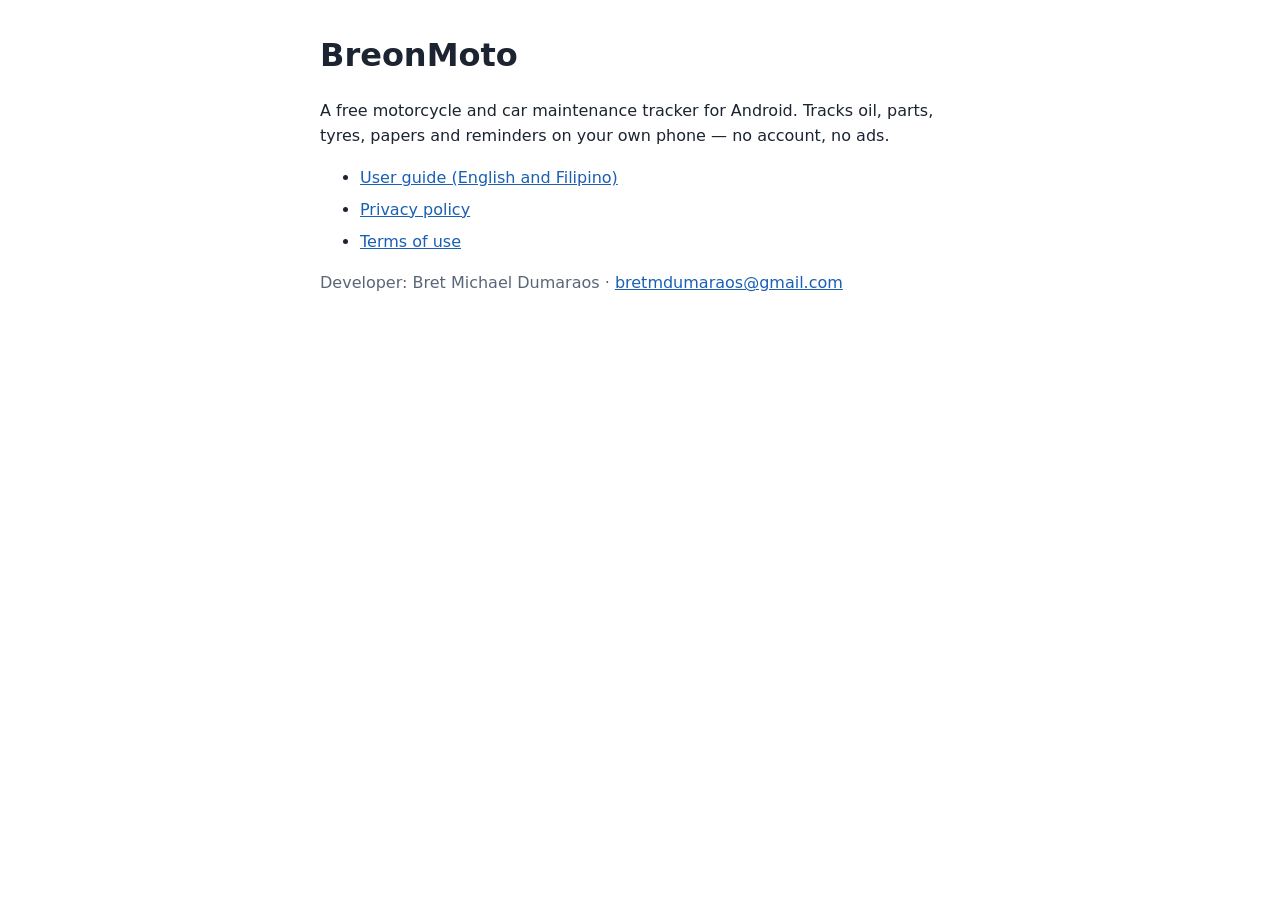
==== index.html @ 991e26ab "Add files via upload" ====
<!doctype html><html lang="en"><head><meta charset="utf-8"><meta name="viewport" content="width=device-width,initial-scale=1"><title>BreonMoto</title>
<style>body{font:16px/1.6 system-ui,sans-serif;max-width:640px;margin:0 auto;padding:24px 16px;color:#1b2430}h1{margin:.2em 0}a{color:#1a5fb4}li{margin:.4em 0}.m{color:#5a6678}</style></head>
<body><h1>BreonMoto</h1>
<p>A free motorcycle and car maintenance tracker for Android. Tracks oil, parts, tyres, papers and reminders on your own phone — no account, no ads.</p>
<ul><li><a href="user-guide.html">User guide (English and Filipino)</a></li><li><a href="privacy.html">Privacy policy</a></li><li><a href="terms.html">Terms of use</a></li></ul>
<p class="m">Developer: Bret Michael Dumaraos · <a href="mailto:bretmdumaraos@gmail.com">bretmdumaraos@gmail.com</a></p></body></html>
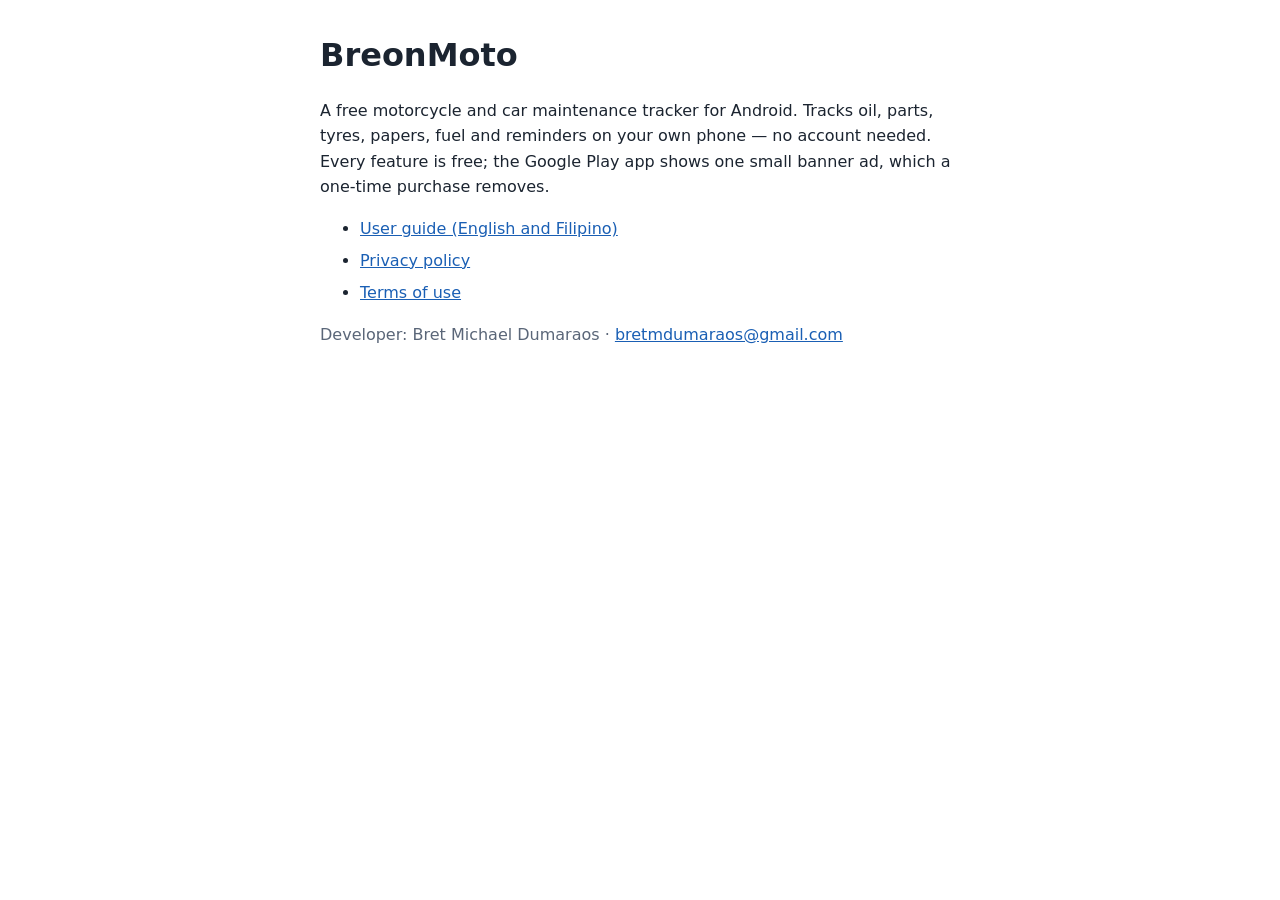
==== commit 809aa5e8: "Add files via upload" ====
--- a/index.html
+++ b/index.html
@@ -1,6 +1,6 @@
 <!doctype html><html lang="en"><head><meta charset="utf-8"><meta name="viewport" content="width=device-width,initial-scale=1"><title>BreonMoto</title>
 <style>body{font:16px/1.6 system-ui,sans-serif;max-width:640px;margin:0 auto;padding:24px 16px;color:#1b2430}h1{margin:.2em 0}a{color:#1a5fb4}li{margin:.4em 0}.m{color:#5a6678}</style></head>
 <body><h1>BreonMoto</h1>
-<p>A free motorcycle and car maintenance tracker for Android. Tracks oil, parts, tyres, papers and reminders on your own phone — no account, no ads.</p>
+<p>A free motorcycle and car maintenance tracker for Android. Tracks oil, parts, tyres, papers, fuel and reminders on your own phone — no account needed. Every feature is free; the Google Play app shows one small banner ad, which a one-time purchase removes.</p>
 <ul><li><a href="user-guide.html">User guide (English and Filipino)</a></li><li><a href="privacy.html">Privacy policy</a></li><li><a href="terms.html">Terms of use</a></li></ul>
 <p class="m">Developer: Bret Michael Dumaraos · <a href="mailto:bretmdumaraos@gmail.com">bretmdumaraos@gmail.com</a></p></body></html>
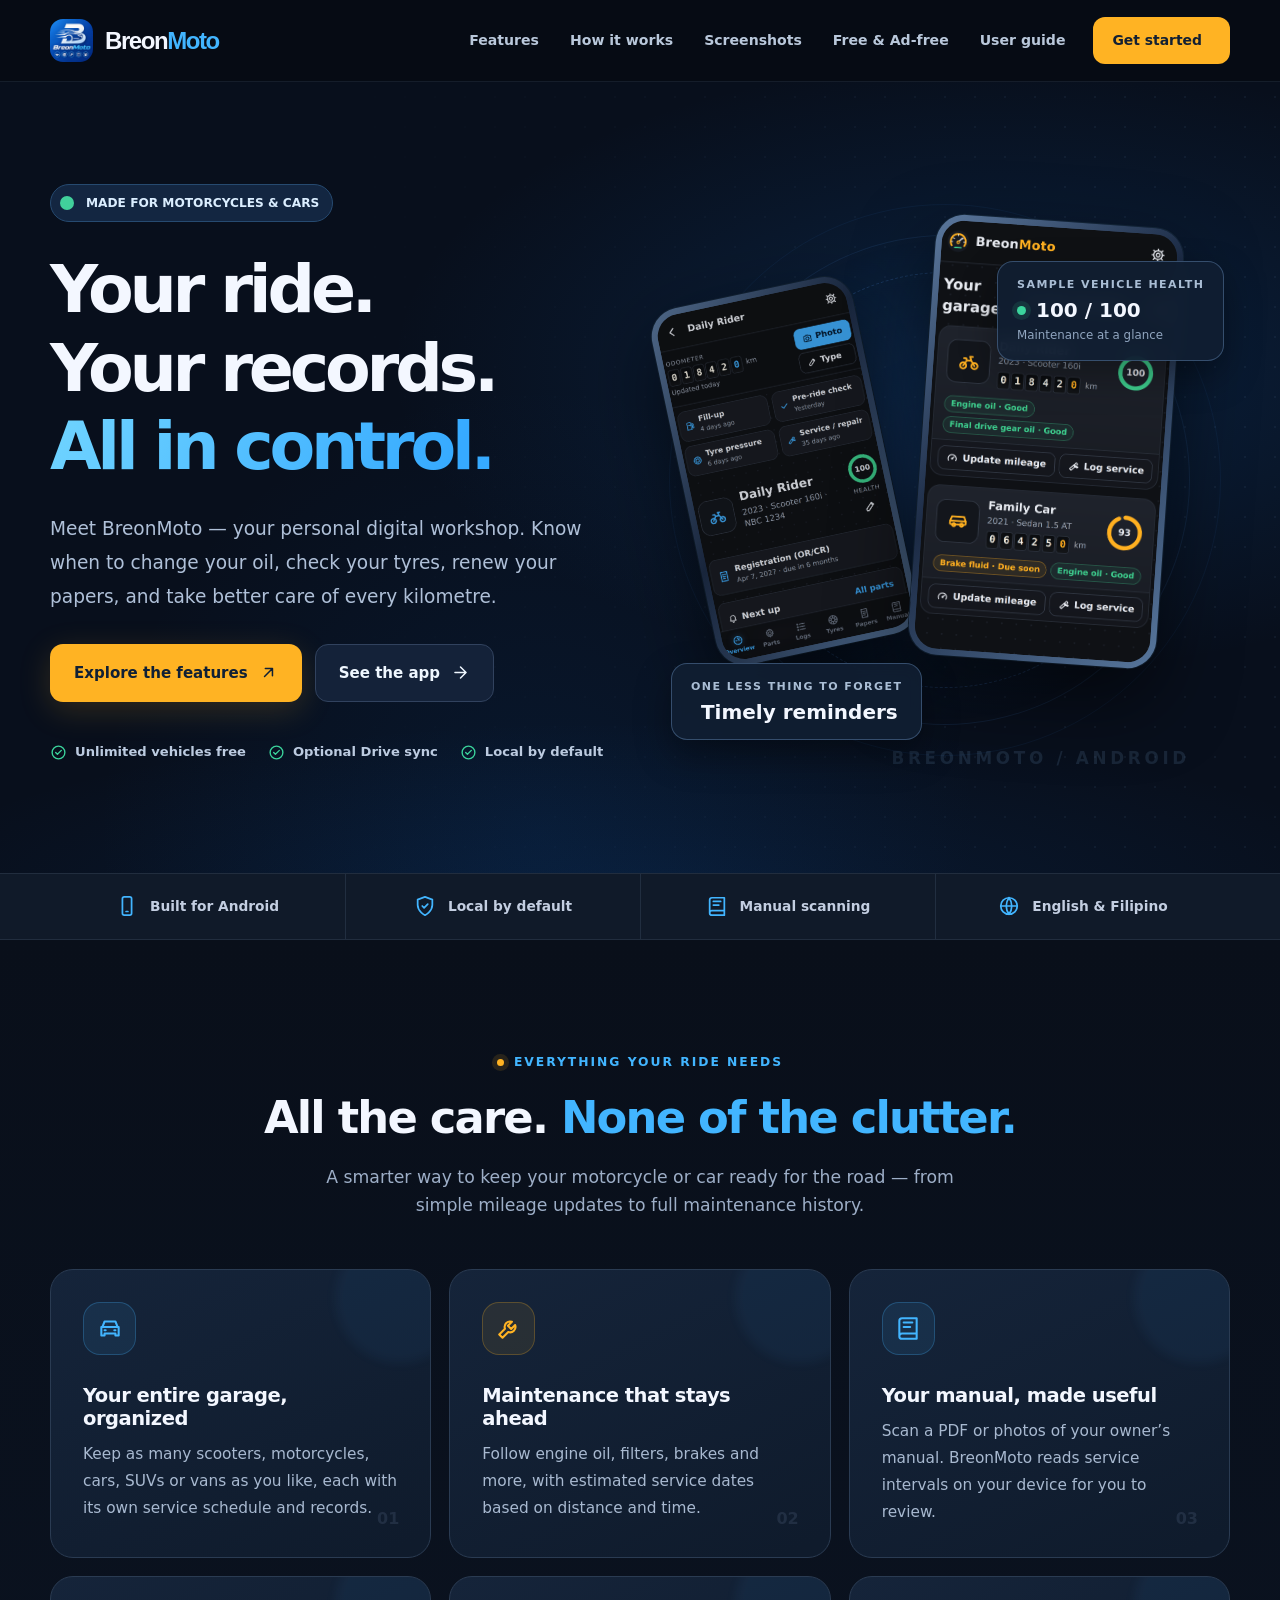
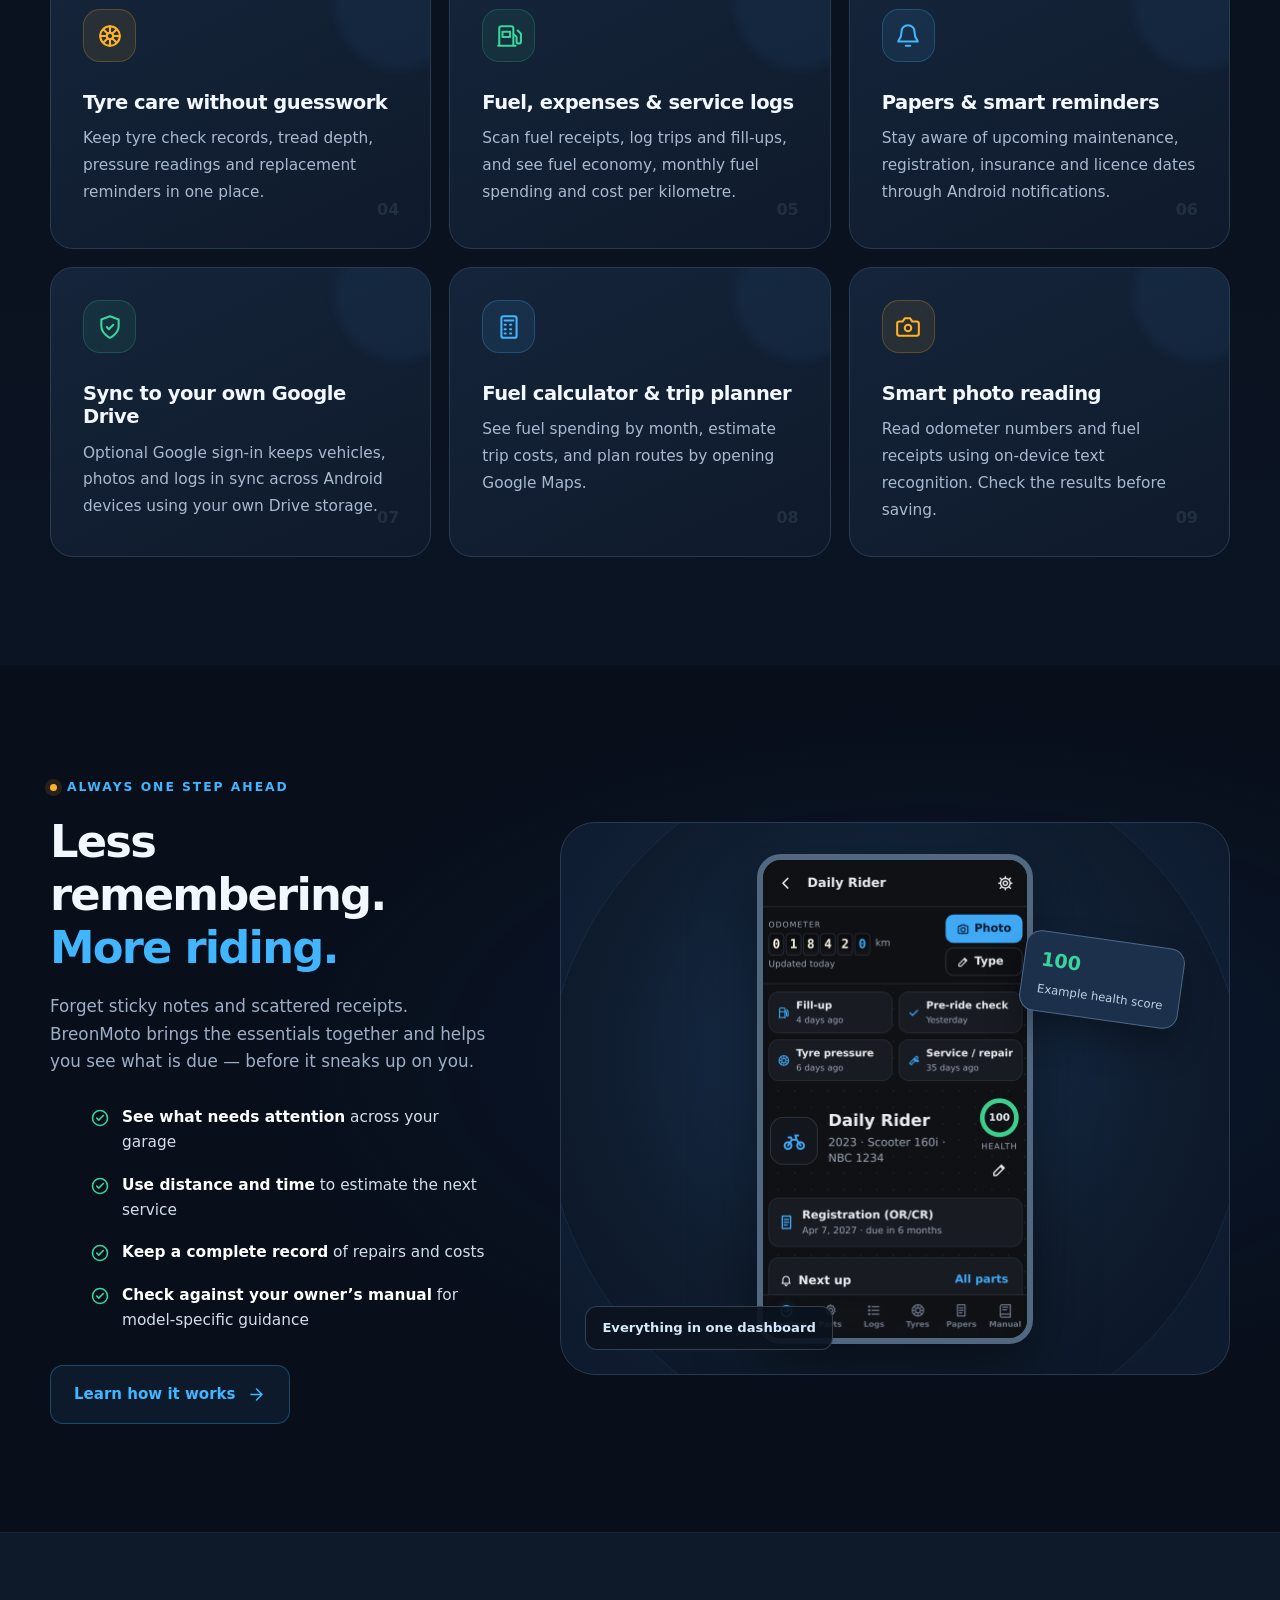
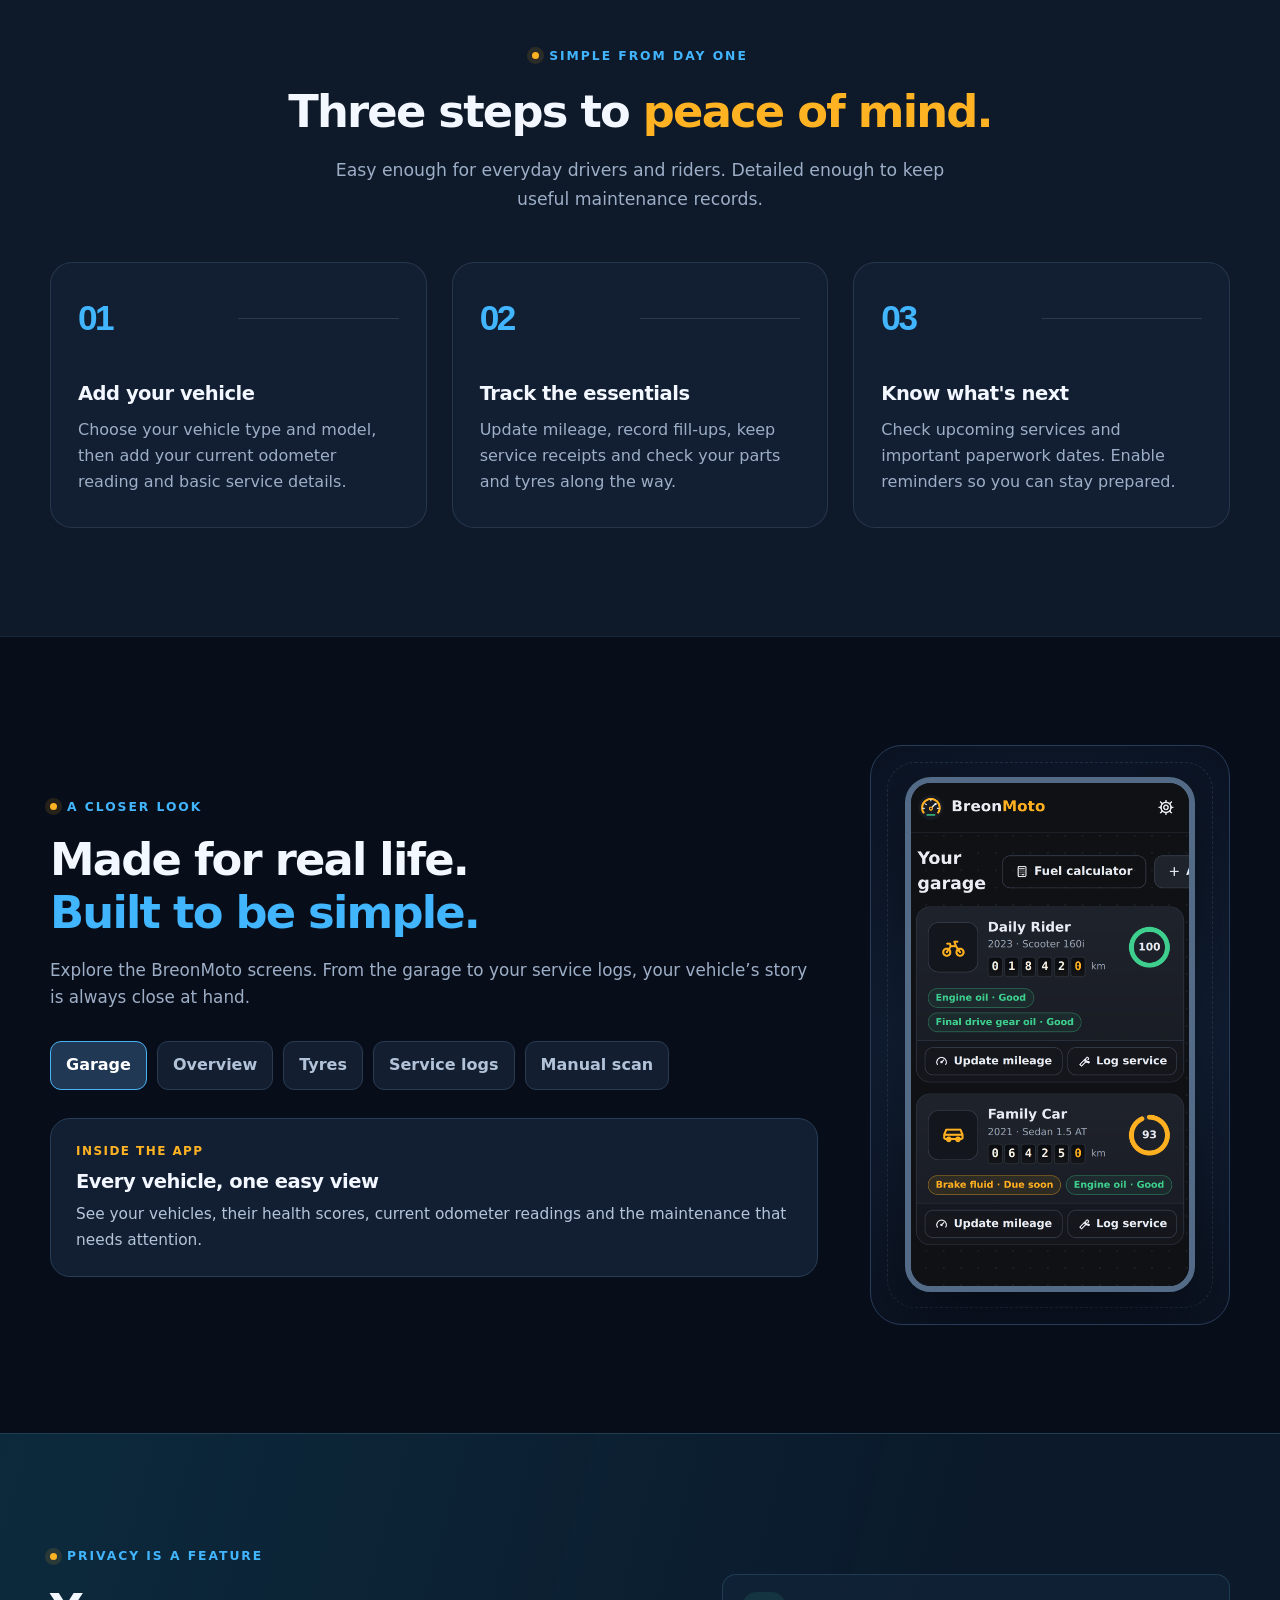
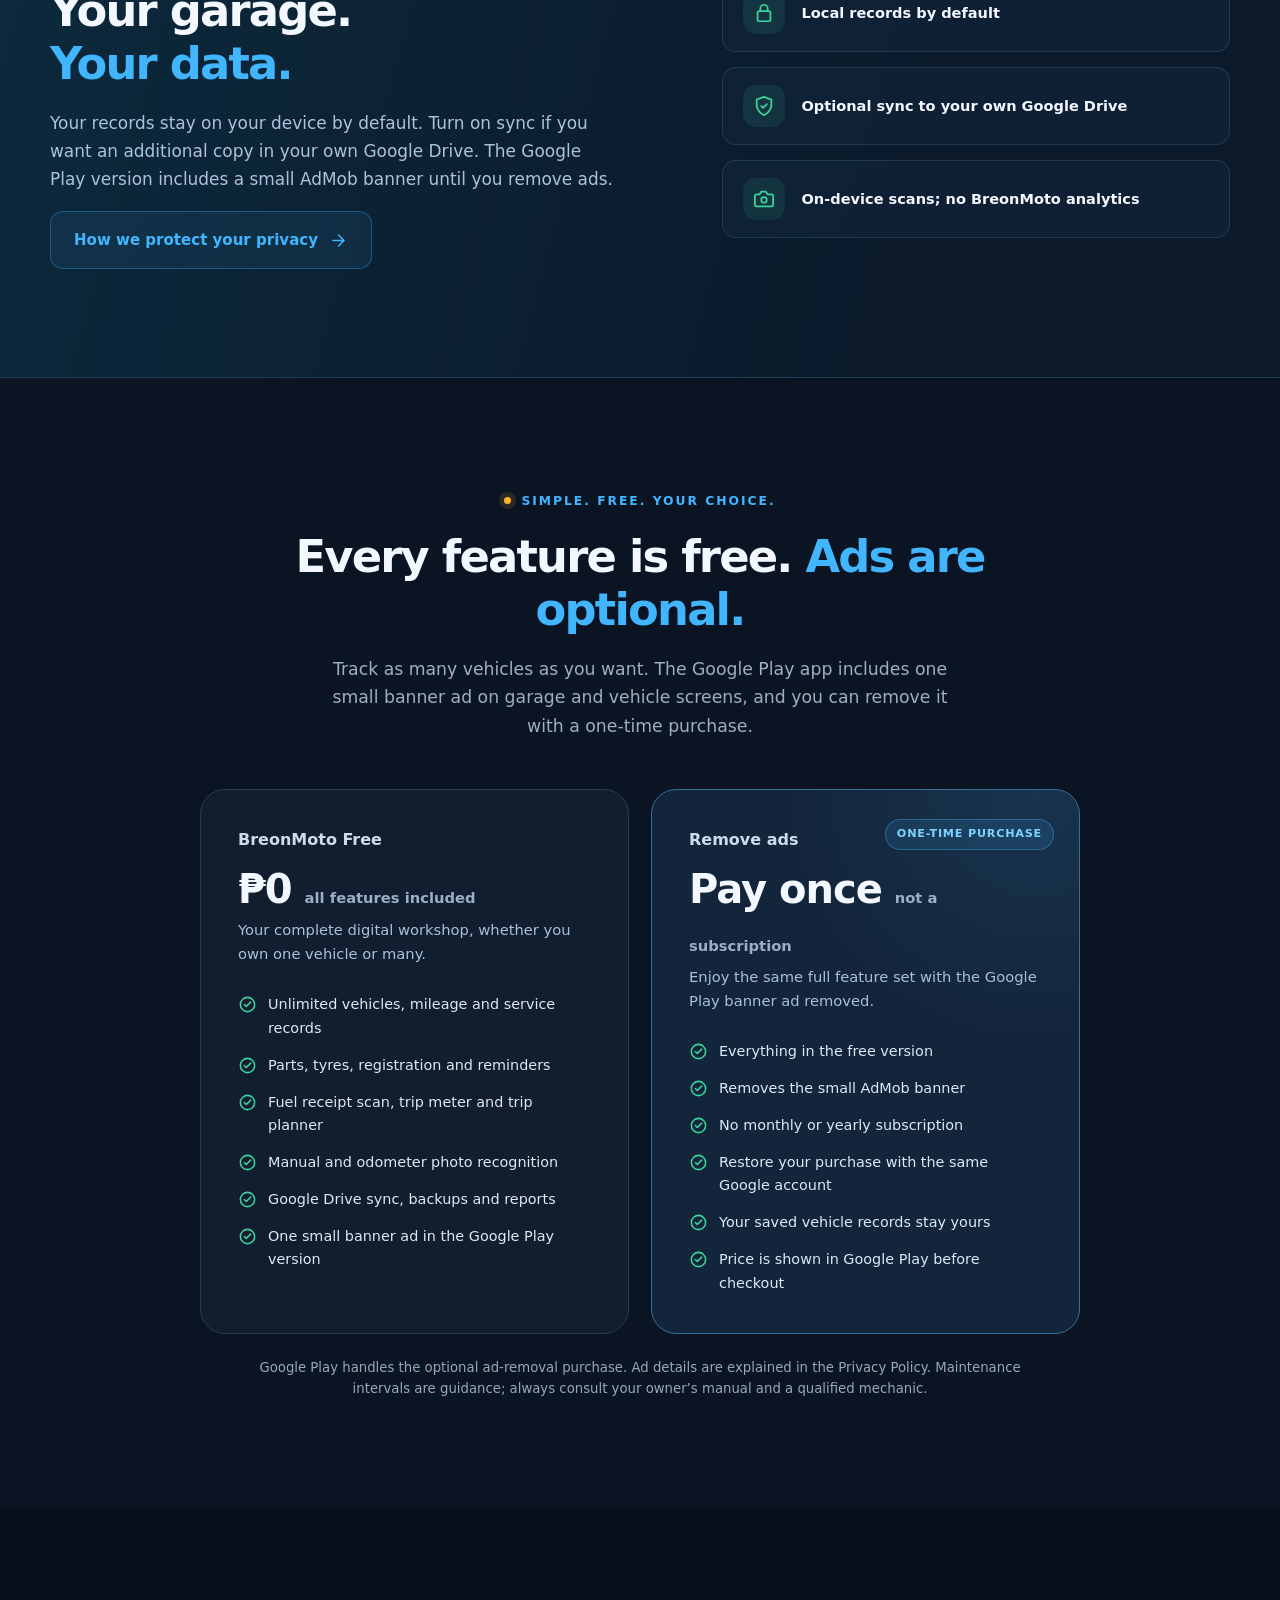
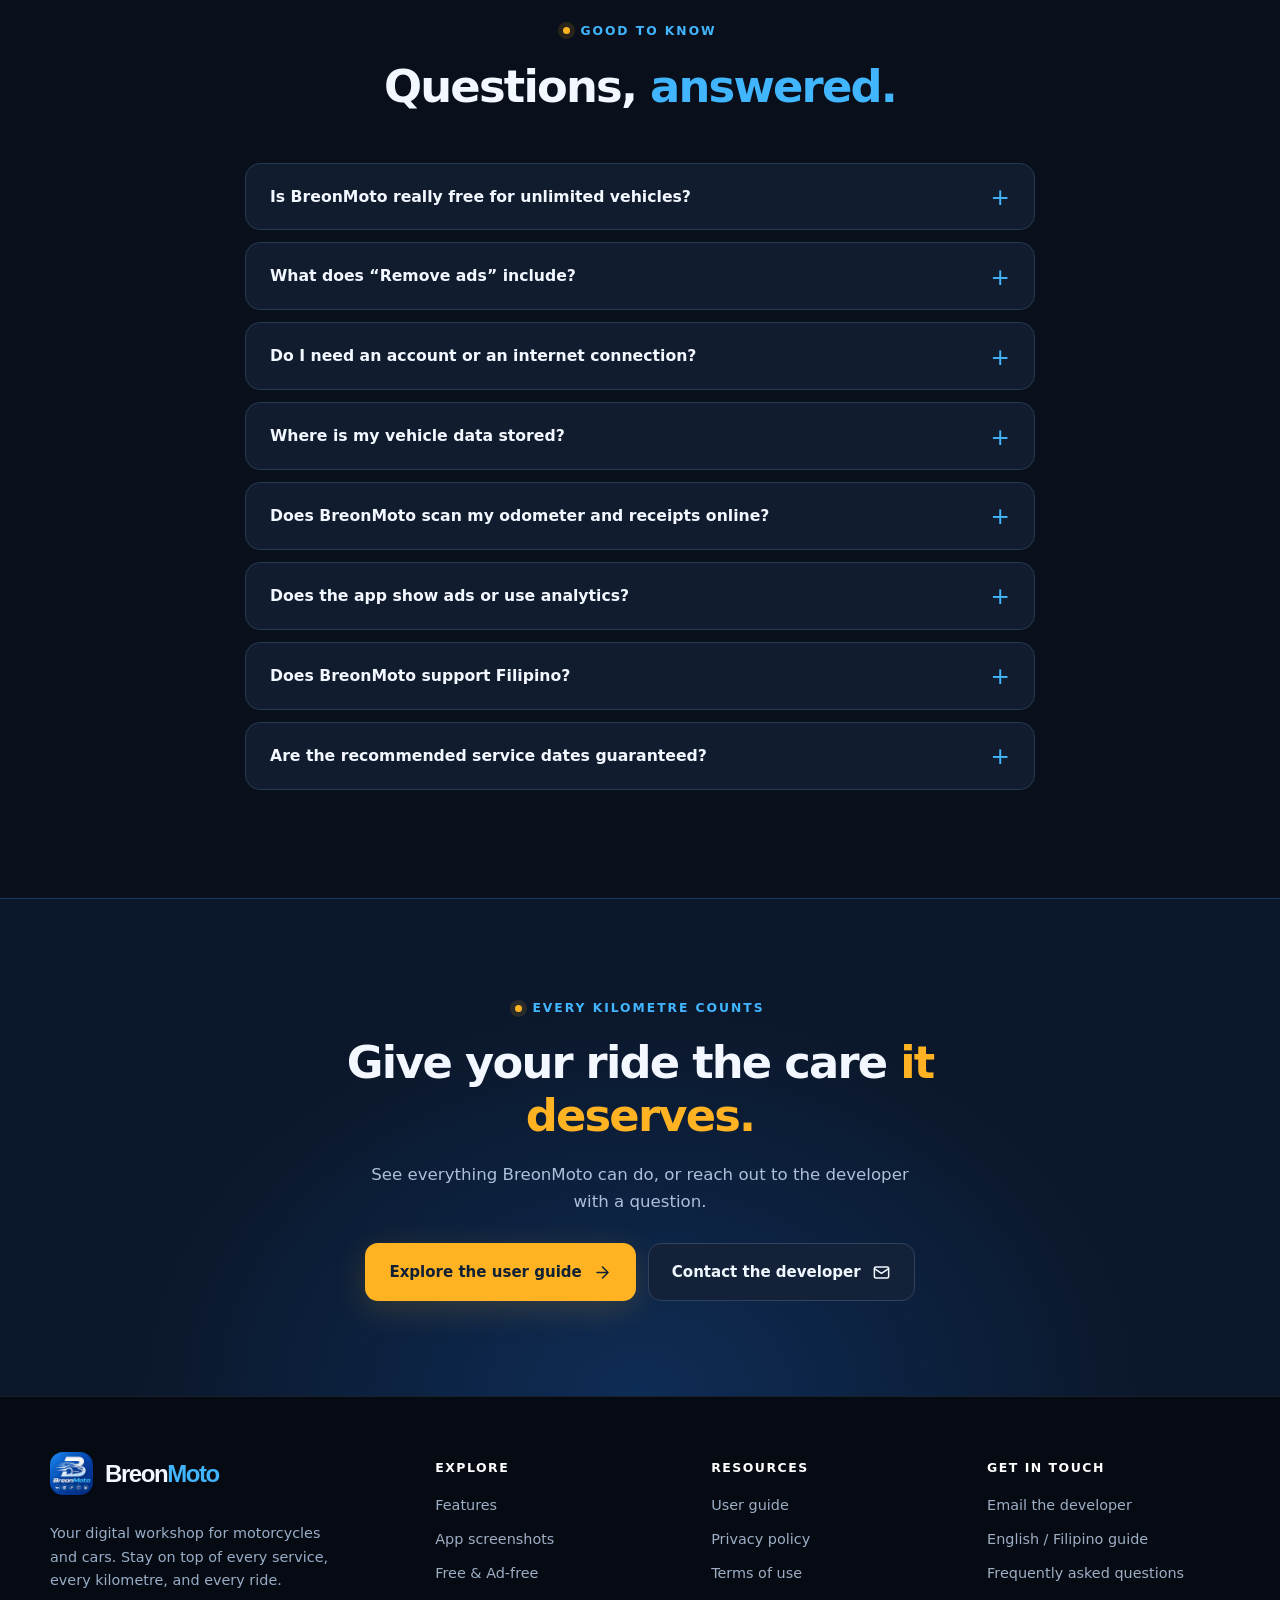
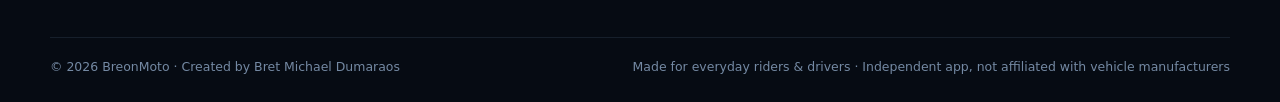
==== commit 50ee50cc: "Add files via upload" ====
--- a/index.html
+++ b/index.html
@@ -1,6 +1,60 @@
-<!doctype html><html lang="en"><head><meta charset="utf-8"><meta name="viewport" content="width=device-width,initial-scale=1"><title>BreonMoto</title>
-<style>body{font:16px/1.6 system-ui,sans-serif;max-width:640px;margin:0 auto;padding:24px 16px;color:#1b2430}h1{margin:.2em 0}a{color:#1a5fb4}li{margin:.4em 0}.m{color:#5a6678}</style></head>
-<body><h1>BreonMoto</h1>
-<p>A free motorcycle and car maintenance tracker for Android. Tracks oil, parts, tyres, papers, fuel and reminders on your own phone — no account needed. Every feature is free; the Google Play app shows one small banner ad, which a one-time purchase removes.</p>
-<ul><li><a href="user-guide.html">User guide (English and Filipino)</a></li><li><a href="privacy.html">Privacy policy</a></li><li><a href="terms.html">Terms of use</a></li></ul>
-<p class="m">Developer: Bret Michael Dumaraos · <a href="mailto:bretmdumaraos@gmail.com">bretmdumaraos@gmail.com</a></p></body></html>
+<!doctype html><html lang="en"><head><meta charset="utf-8"><meta name="viewport" content="width=device-width,initial-scale=1"><meta name="theme-color" content="#070c15"><meta name="description" content="BreonMoto is your Android motorcycle and car maintenance tracker. Track oil, parts, tyres, fuel, service logs and important papers. Free unlimited vehicles, optional Google Drive sync, and one small removable ad in the Google Play edition."><meta property="og:type" content="website"><meta property="og:title" content="BreonMoto — Your Digital Workshop for Every Ride"><meta property="og:description" content="BreonMoto is your Android motorcycle and car maintenance tracker. Track oil, parts, tyres, fuel, service logs and important papers. Free unlimited vehicles, optional Google Drive sync, and one small removable ad in the Google Play edition."><meta property="og:image" content="assets/social-preview.jpg"><meta name="twitter:card" content="summary_large_image"><link rel="icon" type="image/png" sizes="192x192" href="assets/favicon.png"><link rel="stylesheet" href="assets/styles.css"><script defer src="assets/site.js"></script><title>BreonMoto — Your Digital Workshop for Every Ride</title></head><body class=""><a class="visually-hidden skip-link" href="#main">Skip to main content</a>
+<header class="site-header"><div class="container header-inner">
+<a class="brand" href="index.html" aria-label="BreonMoto home"><img src="assets/favicon.png" alt="" width="43" height="43"><span class="brand-text">Breon<span>Moto</span></span></a>
+<nav class="main-nav" id="main-navigation" data-main-nav aria-label="Main navigation"><a href="index.html#features">Features</a><a href="index.html#how-it-works">How it works</a><a href="index.html#screenshots">Screenshots</a><a href="index.html#pricing">Free & Ad-free</a><a href="user-guide.html">User guide</a></nav>
+<a class="header-cta" href="user-guide.html">Get started <svg viewBox="0 0 24 24" fill="none" stroke="currentColor" stroke-width="1.9" stroke-linecap="round" stroke-linejoin="round" aria-hidden="true"><path d="M7 17 17 7M8 7h9v9"/></svg></a>
+<button class="mobile-menu-toggle" type="button" aria-label="Open navigation menu" aria-controls="main-navigation" aria-expanded="false" data-menu-toggle><svg viewBox="0 0 24 24" fill="none" stroke="currentColor" stroke-width="1.9" stroke-linecap="round" stroke-linejoin="round" aria-hidden="true"><path d="M4 7h16M4 12h16M4 17h16"/></svg></button>
+</div></header><main id="main">
+<section class="hero" aria-labelledby="hero-title"><div class="container hero-layout">
+<div class="hero-copy"><div class="announcement"><span class="tiny-mark"><svg viewBox="0 0 24 24" fill="none" stroke="currentColor" stroke-width="1.9" stroke-linecap="round" stroke-linejoin="round" aria-hidden="true"><path d="M20 6 9 17l-5-5"/></svg></span> MADE FOR MOTORCYCLES & CARS</div>
+<h1 id="hero-title">Your ride.<br>Your records.<br><em>All in control.</em></h1>
+<p class="hero-description">Meet BreonMoto — your personal digital workshop. Know when to change your oil, check your tyres, renew your papers, and take better care of every kilometre.</p>
+<div class="hero-actions"><a class="button button-primary" href="#features">Explore the features <svg viewBox="0 0 24 24" fill="none" stroke="currentColor" stroke-width="1.9" stroke-linecap="round" stroke-linejoin="round" aria-hidden="true"><path d="M7 17 17 7M8 7h9v9"/></svg></a><a class="button button-secondary" href="#screenshots">See the app <svg viewBox="0 0 24 24" fill="none" stroke="currentColor" stroke-width="1.9" stroke-linecap="round" stroke-linejoin="round" aria-hidden="true"><path d="M5 12h14m-7-7 7 7-7 7"/></svg></a></div>
+<div class="hero-perks"><span><svg viewBox="0 0 24 24" fill="none" stroke="currentColor" stroke-width="1.9" stroke-linecap="round" stroke-linejoin="round" aria-hidden="true"><circle cx="12" cy="12" r="9"/><path d="m8 12 2.5 2.5L16 9"/></svg> Unlimited vehicles free</span><span><svg viewBox="0 0 24 24" fill="none" stroke="currentColor" stroke-width="1.9" stroke-linecap="round" stroke-linejoin="round" aria-hidden="true"><circle cx="12" cy="12" r="9"/><path d="m8 12 2.5 2.5L16 9"/></svg> Optional Drive sync</span><span><svg viewBox="0 0 24 24" fill="none" stroke="currentColor" stroke-width="1.9" stroke-linecap="round" stroke-linejoin="round" aria-hidden="true"><circle cx="12" cy="12" r="9"/><path d="m8 12 2.5 2.5L16 9"/></svg> Local by default</span></div></div>
+<div class="hero-scene" aria-label="BreonMoto app screenshots"><div class="scene-halo" aria-hidden="true"></div>
+<div class="phone phone-behind"><img src="assets/phone-1-overview.png" alt="BreonMoto vehicle overview preview" fetchpriority="high"></div>
+<div class="phone phone-main"><img src="assets/phone-5-garage.png" alt="BreonMoto garage preview with motorcycle and car" fetchpriority="high"></div>
+<div class="scene-stat stat-health"><div class="stat-eyebrow">Sample vehicle health</div><div class="stat-value"><i class="stat-dot"></i> 100 / 100</div><div class="stat-sub">Maintenance at a glance</div></div>
+<div class="scene-stat stat-alert"><div class="stat-eyebrow">One less thing to forget</div><div class="stat-value"><span class="stat-icon"><svg viewBox="0 0 24 24" fill="none" stroke="currentColor" stroke-width="1.9" stroke-linecap="round" stroke-linejoin="round" aria-hidden="true"><path d="M18 8a6 6 0 0 0-12 0c0 7-3 7-3 9h18c0-2-3-2-3-9ZM10 21h4"/></svg></span> Timely reminders</div></div><div class="hero-bottom-label" aria-hidden="true">BREONMOTO / ANDROID</div></div>
+</div></section>
+<div class="ticker"><div class="container ticker-inner"><div class="ticker-item"><svg viewBox="0 0 24 24" fill="none" stroke="currentColor" stroke-width="1.9" stroke-linecap="round" stroke-linejoin="round" aria-hidden="true"><rect x="7" y="2" width="10" height="20" rx="2"/><path d="M11 18h2"/></svg> Built for Android</div><div class="ticker-item"><svg viewBox="0 0 24 24" fill="none" stroke="currentColor" stroke-width="1.9" stroke-linecap="round" stroke-linejoin="round" aria-hidden="true"><path d="M12 22s8-4 8-11V5l-8-3-8 3v6c0 7 8 11 8 11Z"/><path d="m9 12 2 2 4-4"/></svg> Local by default</div><div class="ticker-item"><svg viewBox="0 0 24 24" fill="none" stroke="currentColor" stroke-width="1.9" stroke-linecap="round" stroke-linejoin="round" aria-hidden="true"><path d="M4 19.5A2.5 2.5 0 0 1 6.5 17H20V3H6.5A2.5 2.5 0 0 0 4 5.5v14ZM4 19.5A2.5 2.5 0 0 0 6.5 22H20v-5"/><path d="M8 7h8M8 11h6"/></svg> Manual scanning</div><div class="ticker-item"><svg viewBox="0 0 24 24" fill="none" stroke="currentColor" stroke-width="1.9" stroke-linecap="round" stroke-linejoin="round" aria-hidden="true"><circle cx="12" cy="12" r="9"/><path d="M3 12h18M12 3a15 15 0 0 1 0 18M12 3a15 15 0 0 0 0 18"/></svg> English & Filipino</div></div></div>
+<section id="features" class="feature-section section-pad"><div class="container"><div class="section-header"><div class="eyebrow">Everything your ride needs</div><h2>All the care. <span class="highlight-blue">None of the clutter.</span></h2><p>A smarter way to keep your motorcycle or car ready for the road — from simple mileage updates to full maintenance history.</p></div><div class="features-grid"><article class="feature-card "><div class="feature-icon"><svg viewBox="0 0 24 24" fill="none" stroke="currentColor" stroke-width="1.9" stroke-linecap="round" stroke-linejoin="round" aria-hidden="true"><path d="m5 11 2-5h10l2 5M5 11H4v8h3v-2h10v2h3v-8h-1M5 11h14M7 14h1M16 14h1"/></svg></div><h3>Your entire garage, organized</h3><p>Keep as many scooters, motorcycles, cars, SUVs or vans as you like, each with its own service schedule and records.</p><span class="feature-number">01</span></article><article class="feature-card orange"><div class="feature-icon"><svg viewBox="0 0 24 24" fill="none" stroke="currentColor" stroke-width="1.9" stroke-linecap="round" stroke-linejoin="round" aria-hidden="true"><path d="M14.7 6.3a5 5 0 0 0-6.4 6.4L3 18l3 3 5.3-5.3a5 5 0 0 0 6.4-6.4L14 13l-3-3 3.7-3.7Z"/></svg></div><h3>Maintenance that stays ahead</h3><p>Follow engine oil, filters, brakes and more, with estimated service dates based on distance and time.</p><span class="feature-number">02</span></article><article class="feature-card "><div class="feature-icon"><svg viewBox="0 0 24 24" fill="none" stroke="currentColor" stroke-width="1.9" stroke-linecap="round" stroke-linejoin="round" aria-hidden="true"><path d="M4 19.5A2.5 2.5 0 0 1 6.5 17H20V3H6.5A2.5 2.5 0 0 0 4 5.5v14ZM4 19.5A2.5 2.5 0 0 0 6.5 22H20v-5"/><path d="M8 7h8M8 11h6"/></svg></div><h3>Your manual, made useful</h3><p>Scan a PDF or photos of your owner’s manual. BreonMoto reads service intervals on your device for you to review.</p><span class="feature-number">03</span></article><article class="feature-card orange"><div class="feature-icon"><svg viewBox="0 0 24 24" fill="none" stroke="currentColor" stroke-width="1.9" stroke-linecap="round" stroke-linejoin="round" aria-hidden="true"><circle cx="12" cy="12" r="9"/><circle cx="12" cy="12" r="3"/><path d="M12 3v6M12 15v6M3 12h6M15 12h6M6 6l4 4m4 4 4 4m0-12-4 4m-4 4-4 4"/></svg></div><h3>Tyre care without guesswork</h3><p>Keep tyre check records, tread depth, pressure readings and replacement reminders in one place.</p><span class="feature-number">04</span></article><article class="feature-card green"><div class="feature-icon"><svg viewBox="0 0 24 24" fill="none" stroke="currentColor" stroke-width="1.9" stroke-linecap="round" stroke-linejoin="round" aria-hidden="true"><path d="M3 21V5a2 2 0 0 1 2-2h9a2 2 0 0 1 2 2v16M2 21h16M6 8h7v5H6zM16 10l3 3v4a2 2 0 0 0 4 0v-7l-3-3"/></svg></div><h3>Fuel, expenses & service logs</h3><p>Scan fuel receipts, log trips and fill-ups, and see fuel economy, monthly fuel spending and cost per kilometre.</p><span class="feature-number">05</span></article><article class="feature-card "><div class="feature-icon"><svg viewBox="0 0 24 24" fill="none" stroke="currentColor" stroke-width="1.9" stroke-linecap="round" stroke-linejoin="round" aria-hidden="true"><path d="M18 8a6 6 0 0 0-12 0c0 7-3 7-3 9h18c0-2-3-2-3-9ZM10 21h4"/></svg></div><h3>Papers & smart reminders</h3><p>Stay aware of upcoming maintenance, registration, insurance and licence dates through Android notifications.</p><span class="feature-number">06</span></article><article class="feature-card green"><div class="feature-icon"><svg viewBox="0 0 24 24" fill="none" stroke="currentColor" stroke-width="1.9" stroke-linecap="round" stroke-linejoin="round" aria-hidden="true"><path d="M12 22s8-4 8-11V5l-8-3-8 3v6c0 7 8 11 8 11Z"/><path d="m9 12 2 2 4-4"/></svg></div><h3>Sync to your own Google Drive</h3><p>Optional Google sign-in keeps vehicles, photos and logs in sync across Android devices using your own Drive storage.</p><span class="feature-number">07</span></article><article class="feature-card "><div class="feature-icon"><svg viewBox="0 0 24 24" fill="none" stroke="currentColor" stroke-width="1.9" stroke-linecap="round" stroke-linejoin="round" aria-hidden="true"><rect x="5" y="2" width="14" height="20" rx="2"/><path d="M8 6h8M8 10h1m4 0h1M8 14h1m4 0h1M8 18h1m4 0h1"/></svg></div><h3>Fuel calculator & trip planner</h3><p>See fuel spending by month, estimate trip costs, and plan routes by opening Google Maps.</p><span class="feature-number">08</span></article><article class="feature-card orange"><div class="feature-icon"><svg viewBox="0 0 24 24" fill="none" stroke="currentColor" stroke-width="1.9" stroke-linecap="round" stroke-linejoin="round" aria-hidden="true"><path d="M14 4H9L7 7H4a2 2 0 0 0-2 2v9a2 2 0 0 0 2 2h16a2 2 0 0 0 2-2V9a2 2 0 0 0-2-2h-4z"/><circle cx="12" cy="13" r="3"/></svg></div><h3>Smart photo reading</h3><p>Read odometer numbers and fuel receipts using on-device text recognition. Check the results before saving.</p><span class="feature-number">09</span></article></div></div></section>
+<section class="showcase-section section-pad"><div class="container showcase-layout"><div class="showcase-copy"><div class="eyebrow">Always one step ahead</div><h2>Less remembering.<br><span class="highlight-blue">More riding.</span></h2><p>Forget sticky notes and scattered receipts. BreonMoto brings the essentials together and helps you see what is due — before it sneaks up on you.</p><ul class="feature-checklist">
+<li><svg viewBox="0 0 24 24" fill="none" stroke="currentColor" stroke-width="1.9" stroke-linecap="round" stroke-linejoin="round" aria-hidden="true"><circle cx="12" cy="12" r="9"/><path d="m8 12 2.5 2.5L16 9"/></svg><span><strong>See what needs attention</strong> across your garage</span></li>
+<li><svg viewBox="0 0 24 24" fill="none" stroke="currentColor" stroke-width="1.9" stroke-linecap="round" stroke-linejoin="round" aria-hidden="true"><circle cx="12" cy="12" r="9"/><path d="m8 12 2.5 2.5L16 9"/></svg><span><strong>Use distance and time</strong> to estimate the next service</span></li>
+<li><svg viewBox="0 0 24 24" fill="none" stroke="currentColor" stroke-width="1.9" stroke-linecap="round" stroke-linejoin="round" aria-hidden="true"><circle cx="12" cy="12" r="9"/><path d="m8 12 2.5 2.5L16 9"/></svg><span><strong>Keep a complete record</strong> of repairs and costs</span></li>
+<li><svg viewBox="0 0 24 24" fill="none" stroke="currentColor" stroke-width="1.9" stroke-linecap="round" stroke-linejoin="round" aria-hidden="true"><circle cx="12" cy="12" r="9"/><path d="m8 12 2.5 2.5L16 9"/></svg><span><strong>Check against your owner’s manual</strong> for model-specific guidance</span></li></ul>
+<a class="button button-outline" href="user-guide.html">Learn how it works <svg viewBox="0 0 24 24" fill="none" stroke="currentColor" stroke-width="1.9" stroke-linecap="round" stroke-linejoin="round" aria-hidden="true"><path d="M5 12h14m-7-7 7 7-7 7"/></svg></a></div>
+<div class="preview-stage"><img class="preview-phone" src="assets/phone-1-overview.png" alt="Vehicle overview page in the BreonMoto Android app" loading="lazy"><div class="preview-float"><strong>100</strong><span>Example health score</span></div><span class="preview-caption">Everything in one dashboard</span></div></div></section>
+<section id="how-it-works" class="steps-section section-pad"><div class="container"><div class="section-header"><div class="eyebrow">Simple from day one</div><h2>Three steps to <span class="highlight-orange">peace of mind.</span></h2><p>Easy enough for everyday drivers and riders. Detailed enough to keep useful maintenance records.</p></div><div class="steps-grid">
+<div class="step"><div class="step-num">01</div><h3>Add your vehicle</h3><p>Choose your vehicle type and model, then add your current odometer reading and basic service details.</p></div>
+<div class="step"><div class="step-num">02</div><h3>Track the essentials</h3><p>Update mileage, record fill-ups, keep service receipts and check your parts and tyres along the way.</p></div>
+<div class="step"><div class="step-num">03</div><h3>Know what's next</h3><p>Check upcoming services and important paperwork dates. Enable reminders so you can stay prepared.</p></div>
+</div></div></section>
+<section id="screenshots" class="gallery-section section-pad"><div class="container gallery-layout"><div class="gallery-detail"><div class="eyebrow">A closer look</div><h2>Made for real life.<br><span class="highlight-blue">Built to be simple.</span></h2><p>Explore the BreonMoto screens. From the garage to your service logs, your vehicle’s story is always close at hand.</p><div class="gallery-screen-list" role="group" aria-label="Choose a screenshot"><button class="gallery-tab" type="button" data-gallery-tab data-image="assets/phone-5-garage.png" data-alt="BreonMoto garage screen showing motorcycle and car service conditions" data-title="Every vehicle, one easy view" data-description="See your vehicles, their health scores, current odometer readings and the maintenance that needs attention." aria-pressed="true">Garage</button><button class="gallery-tab" type="button" data-gallery-tab data-image="assets/phone-1-overview.png" data-alt="BreonMoto vehicle overview screen showing odometer and maintenance shortcuts" data-title="The important things, right up front" data-description="Update mileage, record a fill-up, run a pre-ride check and see what service comes next." aria-pressed="false">Overview</button><button class="gallery-tab" type="button" data-gallery-tab data-image="assets/phone-3-tyres.png" data-alt="BreonMoto tyre tracking screen showing front tyre status and checks" data-title="Know your tyres better" data-description="Record inspections, check tread and pressure, and keep an eye on tyre age and condition." aria-pressed="false">Tyres</button><button class="gallery-tab" type="button" data-gallery-tab data-image="assets/phone-5-logs.png" data-alt="BreonMoto logs screen with maintenance events and spending" data-title="A clear history of every service" data-description="Keep fuel, repair, inspection and maintenance records together with costs and receipt photos." aria-pressed="false">Service logs</button><button class="gallery-tab" type="button" data-gallery-tab data-image="assets/phone-6-manual.png" data-alt="BreonMoto owner manual scanning screen with PDF upload" data-title="Turn your manual into a plan" data-description="Read maintenance intervals from a PDF or photos of manual pages, all on your device." aria-pressed="false">Manual scan</button></div>
+<div class="gallery-highlight" aria-live="polite"><strong>Inside the app</strong><h3 data-gallery-title>Every vehicle, one easy view</h3><p data-gallery-description>See your vehicles, their health scores, current odometer readings and the maintenance that needs attention.</p></div></div>
+<div class="gallery-phone-wrap"><img data-gallery-image class="gallery-phone" src="assets/phone-5-garage.png" alt="BreonMoto garage screen showing motorcycle and car service conditions" loading="lazy"></div></div></section>
+<section class="privacy-spotlight section-pad"><div class="container privacy-inner"><div class="privacy-copy"><div class="eyebrow">Privacy is a feature</div><h2>Your garage.<br><span class="highlight-blue">Your data.</span></h2><p>Your records stay on your device by default. Turn on sync if you want an additional copy in your own Google Drive. The Google Play version includes a small AdMob banner until you remove ads.</p><a class="button button-outline" href="privacy.html">How we protect your privacy <svg viewBox="0 0 24 24" fill="none" stroke="currentColor" stroke-width="1.9" stroke-linecap="round" stroke-linejoin="round" aria-hidden="true"><path d="M5 12h14m-7-7 7 7-7 7"/></svg></a></div>
+<div class="privacy-points"><div class="privacy-point"><span class="point-icon"><svg viewBox="0 0 24 24" fill="none" stroke="currentColor" stroke-width="1.9" stroke-linecap="round" stroke-linejoin="round" aria-hidden="true"><rect x="5" y="10" width="14" height="11" rx="2"/><path d="M8 10V7a4 4 0 0 1 8 0v3"/></svg></span> Local records by default</div><div class="privacy-point"><span class="point-icon"><svg viewBox="0 0 24 24" fill="none" stroke="currentColor" stroke-width="1.9" stroke-linecap="round" stroke-linejoin="round" aria-hidden="true"><path d="M12 22s8-4 8-11V5l-8-3-8 3v6c0 7 8 11 8 11Z"/><path d="m9 12 2 2 4-4"/></svg></span> Optional sync to your own Google Drive</div><div class="privacy-point"><span class="point-icon"><svg viewBox="0 0 24 24" fill="none" stroke="currentColor" stroke-width="1.9" stroke-linecap="round" stroke-linejoin="round" aria-hidden="true"><path d="M14 4H9L7 7H4a2 2 0 0 0-2 2v9a2 2 0 0 0 2 2h16a2 2 0 0 0 2-2V9a2 2 0 0 0-2-2h-4z"/><circle cx="12" cy="13" r="3"/></svg></span> On-device scans; no BreonMoto analytics</div></div></div></section>
+<section id="pricing" class="plan-section section-pad"><div class="container"><div class="section-header"><div class="eyebrow">Simple. Free. Your choice.</div><h2>Every feature is free. <span class="highlight-blue">Ads are optional.</span></h2><p>Track as many vehicles as you want. The Google Play app includes one small banner ad on garage and vehicle screens, and you can remove it with a one-time purchase.</p></div>
+<div class="pricing-grid"><article class="plan"><div class="plan-title">BreonMoto Free</div><h3>₱0 <small>all features included</small></h3><p>Your complete digital workshop, whether you own one vehicle or many.</p><ul>
+<li><svg viewBox="0 0 24 24" fill="none" stroke="currentColor" stroke-width="1.9" stroke-linecap="round" stroke-linejoin="round" aria-hidden="true"><circle cx="12" cy="12" r="9"/><path d="m8 12 2.5 2.5L16 9"/></svg>Unlimited vehicles, mileage and service records</li><li><svg viewBox="0 0 24 24" fill="none" stroke="currentColor" stroke-width="1.9" stroke-linecap="round" stroke-linejoin="round" aria-hidden="true"><circle cx="12" cy="12" r="9"/><path d="m8 12 2.5 2.5L16 9"/></svg>Parts, tyres, registration and reminders</li><li><svg viewBox="0 0 24 24" fill="none" stroke="currentColor" stroke-width="1.9" stroke-linecap="round" stroke-linejoin="round" aria-hidden="true"><circle cx="12" cy="12" r="9"/><path d="m8 12 2.5 2.5L16 9"/></svg>Fuel receipt scan, trip meter and trip planner</li><li><svg viewBox="0 0 24 24" fill="none" stroke="currentColor" stroke-width="1.9" stroke-linecap="round" stroke-linejoin="round" aria-hidden="true"><circle cx="12" cy="12" r="9"/><path d="m8 12 2.5 2.5L16 9"/></svg>Manual and odometer photo recognition</li><li><svg viewBox="0 0 24 24" fill="none" stroke="currentColor" stroke-width="1.9" stroke-linecap="round" stroke-linejoin="round" aria-hidden="true"><circle cx="12" cy="12" r="9"/><path d="m8 12 2.5 2.5L16 9"/></svg>Google Drive sync, backups and reports</li><li><svg viewBox="0 0 24 24" fill="none" stroke="currentColor" stroke-width="1.9" stroke-linecap="round" stroke-linejoin="round" aria-hidden="true"><circle cx="12" cy="12" r="9"/><path d="m8 12 2.5 2.5L16 9"/></svg>One small banner ad in the Google Play version</li></ul></article>
+<article class="plan featured"><span class="plan-tag">One-time purchase</span><div class="plan-title">Remove ads</div><h3>Pay once <small>not a subscription</small></h3><p>Enjoy the same full feature set with the Google Play banner ad removed.</p><ul>
+<li><svg viewBox="0 0 24 24" fill="none" stroke="currentColor" stroke-width="1.9" stroke-linecap="round" stroke-linejoin="round" aria-hidden="true"><circle cx="12" cy="12" r="9"/><path d="m8 12 2.5 2.5L16 9"/></svg>Everything in the free version</li><li><svg viewBox="0 0 24 24" fill="none" stroke="currentColor" stroke-width="1.9" stroke-linecap="round" stroke-linejoin="round" aria-hidden="true"><circle cx="12" cy="12" r="9"/><path d="m8 12 2.5 2.5L16 9"/></svg>Removes the small AdMob banner</li><li><svg viewBox="0 0 24 24" fill="none" stroke="currentColor" stroke-width="1.9" stroke-linecap="round" stroke-linejoin="round" aria-hidden="true"><circle cx="12" cy="12" r="9"/><path d="m8 12 2.5 2.5L16 9"/></svg>No monthly or yearly subscription</li><li><svg viewBox="0 0 24 24" fill="none" stroke="currentColor" stroke-width="1.9" stroke-linecap="round" stroke-linejoin="round" aria-hidden="true"><circle cx="12" cy="12" r="9"/><path d="m8 12 2.5 2.5L16 9"/></svg>Restore your purchase with the same Google account</li><li><svg viewBox="0 0 24 24" fill="none" stroke="currentColor" stroke-width="1.9" stroke-linecap="round" stroke-linejoin="round" aria-hidden="true"><circle cx="12" cy="12" r="9"/><path d="m8 12 2.5 2.5L16 9"/></svg>Your saved vehicle records stay yours</li><li><svg viewBox="0 0 24 24" fill="none" stroke="currentColor" stroke-width="1.9" stroke-linecap="round" stroke-linejoin="round" aria-hidden="true"><circle cx="12" cy="12" r="9"/><path d="m8 12 2.5 2.5L16 9"/></svg>Price is shown in Google Play before checkout</li></ul></article></div>
+<p class="plan-note">Google Play handles the optional ad-removal purchase. Ad details are explained in the <a href="privacy.html">Privacy Policy</a>. Maintenance intervals are guidance; always consult your owner’s manual and a qualified mechanic.</p></div></section>
+<section id="faq" class="faq-section section-pad"><div class="container"><div class="section-header"><div class="eyebrow">Good to know</div><h2>Questions, <span class="highlight-blue">answered.</span></h2></div><div class="faq-list">
+<details class="faq-item"><summary>Is BreonMoto really free for unlimited vehicles?</summary><p>Yes. Add as many motorcycles or cars as you need. Maintenance tools, fuel tracking, the trip planner, reports, backups, and sync are all free. The Google Play version displays one small banner ad.</p></details>
+<details class="faq-item"><summary>What does “Remove ads” include?</summary><p>It is an optional one-time purchase through Google Play that turns off the Google AdMob banner. There is no subscription and no extra feature tier.</p></details>
+<details class="faq-item"><summary>Do I need an account or an internet connection?</summary><p>You do not need a BreonMoto account to track vehicles locally. Internet is used for Google Play billing, ads, Google Maps, and optional sync. Google sign-in is needed only if you choose Drive sync.</p></details>
+<details class="faq-item"><summary>Where is my vehicle data stored?</summary><p>Vehicle details and records are saved on your device by default. When you enable sync, BreonMoto copies the relevant records and files into a hidden app folder in your own Google Drive for your other Android devices. BreonMoto does not operate a server that receives your records.</p></details>
+<details class="faq-item"><summary>Does BreonMoto scan my odometer and receipts online?</summary><p>No. Odometer, receipt and owner’s manual recognition are performed on your device. Review any recognised numbers before saving. If you enable sync, saved records and related photos can then be copied to your Google Drive.</p></details>
+<details class="faq-item"><summary>Does the app show ads or use analytics?</summary><p>The Google Play version shows one small Google AdMob banner on certain screens unless you remove ads. Google’s SDK may collect ad-related device data. BreonMoto does not use its own analytics. Read the <a href="privacy.html">Privacy Policy</a> for details.</p></details>
+<details class="faq-item"><summary>Does BreonMoto support Filipino?</summary><p>Yes. The app and <a href="user-guide.html">full user guide</a> support English and Filipino (Tagalog).</p></details>
+<details class="faq-item"><summary>Are the recommended service dates guaranteed?</summary><p>No. They are estimates based on mileage, dates, and available guidance. Check your owner’s manual and consult a qualified mechanic, especially for safety-related parts.</p></details>
+</div></div></section>
+<section class="end-cta"><div class="container"><div class="eyebrow">Every kilometre counts</div><h2 style="margin-top:17px">Give your ride the care <span class="highlight-orange">it deserves.</span></h2><p>See everything BreonMoto can do, or reach out to the developer with a question.</p><div class="end-actions"><a class="button button-primary" href="user-guide.html">Explore the user guide <svg viewBox="0 0 24 24" fill="none" stroke="currentColor" stroke-width="1.9" stroke-linecap="round" stroke-linejoin="round" aria-hidden="true"><path d="M5 12h14m-7-7 7 7-7 7"/></svg></a><a class="button button-secondary" href="mailto:bretmdumaraos@gmail.com?subject=BreonMoto%20question">Contact the developer <svg viewBox="0 0 24 24" fill="none" stroke="currentColor" stroke-width="1.9" stroke-linecap="round" stroke-linejoin="round" aria-hidden="true"><rect x="3" y="5" width="18" height="14" rx="2"/><path d="m3 7 9 6 9-6"/></svg></a></div></div></section></main><footer class="site-footer"><div class="container"><div class="footer-top">
+<div class="footer-about"><a class="brand" href="index.html"><img src="assets/favicon.png" alt="" width="43" height="43"><span class="brand-text">Breon<span>Moto</span></span></a><p>Your digital workshop for motorcycles and cars. Stay on top of every service, every kilometre, and every ride.</p></div>
+<div class="footer-col"><h3>Explore</h3><a href="index.html#features">Features</a><a href="index.html#screenshots">App screenshots</a><a href="index.html#pricing">Free & Ad-free</a></div>
+<div class="footer-col"><h3>Resources</h3><a href="user-guide.html">User guide</a><a href="privacy.html">Privacy policy</a><a href="terms.html">Terms of use</a></div>
+<div class="footer-col"><h3>Get in touch</h3><a href="mailto:bretmdumaraos@gmail.com">Email the developer</a><a href="user-guide.html">English / Filipino guide</a><a href="index.html#faq">Frequently asked questions</a></div>
+</div><div class="footer-bottom"><span>© 2026 BreonMoto · Created by Bret Michael Dumaraos</span><span>Made for everyday riders & drivers · Independent app, not affiliated with vehicle manufacturers</span></div></div></footer></body></html>
--- a/assets/styles.css
+++ b/assets/styles.css
@@ -0,0 +1,27 @@
+:root{--bg:#070c15;--panel:#101b2c;--panel-2:#122037;--panel-alt:#0b1525;--line:#26364d;--line-soft:rgba(156,180,219,.14);--text:#f3f7ff;--muted:#9daec7;--blue:#42b5ff;--blue-bright:#5cc5ff;--orange:#ffb323;--green:#3bd49c;--radius:22px;--container:1180px;--font:'Segoe UI',Inter,system-ui,-apple-system,BlinkMacSystemFont,sans-serif}
+*{box-sizing:border-box}html{scroll-behavior:smooth;scroll-padding-top:100px}body{margin:0;background:var(--bg);color:var(--text);font-family:var(--font);font-size:16px;line-height:1.65;-webkit-font-smoothing:antialiased}body::selection{background:#2467bc;color:white}::selection{background:#2467bc;color:white}a{color:inherit;text-decoration:none}button,input{font:inherit}button{cursor:pointer}img{display:block;max-width:100%}svg{display:block}a:focus-visible,button:focus-visible,summary:focus-visible{outline:3px solid var(--orange);outline-offset:4px}p{margin:0 0 1em}h1,h2,h3,h4{font-family:'Segoe UI',var(--font);letter-spacing:-.04em;line-height:1.18;margin:0}h1{font-size:clamp(2.9rem,5.3vw,5.6rem)}h2{font-size:clamp(2.15rem,3.5vw,3.35rem)}h3{font-size:1.22rem;letter-spacing:-.025em}.container{width:min(var(--container),calc(100% - 48px));margin-inline:auto}.muted{color:var(--muted)}.visually-hidden{position:absolute;width:1px;height:1px;padding:0;margin:-1px;overflow:hidden;clip:rect(0,0,0,0);white-space:nowrap;border:0}
+.site-header{height:82px;position:sticky;top:0;z-index:60;background:rgba(7,12,21,.9);border-bottom:1px solid rgba(132,161,201,.12);backdrop-filter:blur(24px);-webkit-backdrop-filter:blur(24px)}.header-inner{height:100%;display:flex;align-items:center;justify-content:space-between;gap:28px}.brand{display:inline-flex;align-items:center;gap:12px;flex-shrink:0}.brand img{height:43px;width:43px;border-radius:13px;object-fit:cover}.brand-text{font-family:'Segoe UI',sans-serif;font-size:24px;font-weight:800;letter-spacing:-.06em;line-height:1;white-space:nowrap}.brand-text span{color:var(--blue)}.main-nav{display:flex;align-items:center;gap:31px;margin-left:auto}.main-nav a{color:#b9c8db;font-weight:650;font-size:.88rem;transition:color .2s}.main-nav a:hover,.main-nav a[aria-current=page]{color:#fff}.header-cta{display:inline-flex;align-items:center;gap:9px;font-size:.87rem;font-weight:800;background:var(--orange);color:#132033;padding:12px 19px;border-radius:12px;white-space:nowrap;transition:transform .2s,background .2s}.header-cta:hover,.button-primary:hover{transform:translateY(-2px);background:#ffc44e}.mobile-menu-toggle{display:none;align-items:center;justify-content:center;width:42px;height:42px;color:var(--text);background:#142137;border:1px solid var(--line);border-radius:11px}
+.button{display:inline-flex;justify-content:center;align-items:center;gap:11px;border-radius:13px;padding:16px 23px;font-weight:800;font-size:.94rem;border:1px solid transparent;transition:transform .2s,border-color .2s,background .2s;white-space:normal;text-align:center}.button svg{width:19px;height:19px}.button-primary{color:#102035;background:var(--orange);box-shadow:0 8px 32px rgba(255,179,35,.17)}.button-secondary{color:#eff7ff;background:#142239;border-color:#31425e}.button-secondary:hover{transform:translateY(-2px);border-color:#5b7398;background:#1b2d47}.button-outline{color:var(--blue);background:rgba(66,181,255,.08);border-color:rgba(66,181,255,.3)}.button-outline:hover{background:rgba(66,181,255,.15)}.eyebrow{display:inline-flex;gap:10px;align-items:center;color:var(--blue);font-size:.77rem;font-weight:850;letter-spacing:.16em;text-transform:uppercase}.eyebrow::before{content:'';width:7px;height:7px;background:var(--orange);border-radius:50%;box-shadow:0 0 0 5px rgba(255,179,35,.12)}.section-header{text-align:center;max-width:770px;margin:0 auto 49px}.section-header h2{margin-top:18px}.section-header>p{color:var(--muted);font-size:1.08rem;margin:18px auto 0;max-width:650px}.section-pad{padding:108px 0}.highlight-blue{color:var(--blue)}.highlight-orange{color:var(--orange)}
+/* Landing page */
+.hero{position:relative;isolation:isolate;overflow:hidden;background:radial-gradient(ellipse at 78% 36%,rgba(18,92,173,.24),transparent 43%),radial-gradient(ellipse at 42% 95%,rgba(10,84,169,.12),transparent 42%),#080f1c}.hero::before{content:'';position:absolute;inset:0;z-index:-1;opacity:.34;background-image:radial-gradient(rgba(101,136,180,.27) 1px,transparent 1px);background-size:30px 30px;mask-image:linear-gradient(90deg,transparent 23%,black 85%)}.hero::after{content:'';position:absolute;inset:auto -16% -220px;height:390px;z-index:-1;background:radial-gradient(ellipse,rgba(16,107,212,.12),transparent 64%);pointer-events:none}.hero-layout{min-height:705px;padding:84px 0 92px;display:grid;grid-template-columns:1.03fr 1fr;align-items:center;gap:22px}.hero-copy{position:relative;z-index:3;max-width:610px}.hero-copy .announcement{display:inline-flex;align-items:center;gap:12px;padding:8px 13px 8px 9px;border-radius:99px;color:#dbeeff;background:rgba(26,53,87,.62);border:1px solid #264a70;font-size:.76rem;font-weight:800;margin-bottom:28px}.announcement .tiny-mark{border-radius:50%;padding:7px;color:#112f24;background:#41d09b;display:grid;place-items:center}.hero-copy h1{font-size:clamp(3.1rem,5.2vw,5.65rem);letter-spacing:-.063em;max-width:650px}.hero-copy h1 em{font-style:normal;color:var(--blue);background:linear-gradient(115deg,#70d4ff 0%,#36aaff 90%);-webkit-background-clip:text;background-clip:text;-webkit-text-fill-color:transparent}.hero-copy .hero-description{font-size:1.16rem;line-height:1.85;color:#afc0d8;max-width:540px;margin:26px 0 29px}.hero-actions{display:flex;align-items:center;gap:13px;flex-wrap:wrap}.hero-perks{display:flex;align-items:center;flex-wrap:wrap;gap:13px 22px;margin-top:39px}.hero-perks span{display:inline-flex;align-items:center;gap:8px;color:#bccbe0;font-size:.82rem;font-weight:700}.hero-perks svg{color:var(--green);width:17px;height:17px}.hero-scene{height:615px;position:relative;min-width:0}.scene-halo{position:absolute;width:490px;height:490px;left:50%;top:51%;transform:translate(-50%,-50%);border-radius:50%;background:radial-gradient(circle,rgba(45,126,237,.20),rgba(20,92,166,.06) 52%,transparent 70%);border:1px solid rgba(76,141,218,.12)}.scene-halo::before,.scene-halo::after{content:'';position:absolute;inset:36px;border:1px dashed rgba(87,155,246,.2);border-radius:50%}.scene-halo::after{inset:-32px;border-style:solid;border-color:rgba(53,132,221,.075)}.phone{position:absolute;overflow:hidden;padding:6px;border-radius:29px;background:linear-gradient(130deg,#5b789d,#1c2b45 44%,#57769c);box-shadow:0 32px 75px rgba(0,0,0,.57),0 0 0 1px #15283c;aspect-ratio:9/16}.phone img{width:100%;height:100%;border-radius:23px;object-fit:cover}.phone-main{width:248px;top:55px;left:46%;z-index:3;transform:rotate(4deg)}.phone-behind{width:205px;top:123px;left:4%;z-index:2;transform:rotate(-12deg);filter:brightness(.86)}.scene-stat{position:absolute;z-index:6;background:rgba(17,31,50,.92);backdrop-filter:blur(8px);border:1px solid rgba(115,154,203,.39);border-radius:16px;padding:14px 19px;box-shadow:0 15px 35px rgba(0,0,0,.34)}.scene-stat.stat-health{right:1%;top:95px}.scene-stat.stat-alert{left:2%;bottom:41px;min-width:215px}.stat-eyebrow{color:#a9bdd4;font-size:.69rem;text-transform:uppercase;letter-spacing:.13em;font-weight:800}.stat-value{display:flex;align-items:center;gap:10px;font-size:1.25rem;font-weight:850;line-height:1.3;margin-top:3px}.stat-dot{display:block;width:9px;height:9px;background:var(--green);border-radius:50%;box-shadow:0 0 0 5px rgba(59,212,156,.12)}.stat-icon{color:var(--orange)}.stat-sub{color:#91a6c0;font-size:.74rem;margin-top:3px}.hero-bottom-label{position:absolute;bottom:8px;right:40px;letter-spacing:.22em;font-weight:900;color:rgba(119,160,204,.16);font-size:1.05rem}
+.ticker{border-block:1px solid rgba(145,167,203,.13);background:#101a29}.ticker-inner{display:grid;grid-template-columns:repeat(4,1fr);gap:0}.ticker-item{display:flex;align-items:center;justify-content:center;gap:12px;padding:21px 10px;color:#c3cee1;font-size:.86rem;font-weight:760}.ticker-item+ .ticker-item{border-left:1px solid rgba(145,167,203,.14)}.ticker-item svg{color:var(--blue);width:22px;height:22px}
+.feature-section{background:linear-gradient(180deg,#090f1a,#0b1423)}.features-grid{display:grid;grid-template-columns:repeat(3,1fr);gap:18px}.feature-card{position:relative;overflow:hidden;background:linear-gradient(154deg,#15243a 0%,#0f1b2c 95%);border:1px solid #2a3b52;border-radius:23px;padding:32px;min-height:273px;transition:transform .22s,border-color .22s}.feature-card:hover{transform:translateY(-5px);border-color:rgba(72,177,255,.55)}.feature-card::before{content:'';position:absolute;right:-35px;top:-37px;height:130px;width:130px;border-radius:50%;background:rgba(68,167,247,.055);filter:blur(5px)}.feature-icon{width:53px;height:53px;display:grid;place-items:center;border:1px solid rgba(68,181,255,.25);border-radius:17px;background:rgba(68,181,255,.095);color:var(--blue);margin-bottom:29px}.feature-icon svg{width:26px;height:26px}.feature-card.orange .feature-icon{color:var(--orange);background:rgba(255,179,35,.085);border-color:rgba(255,179,35,.24)}.feature-card.green .feature-icon{color:var(--green);background:rgba(59,212,156,.08);border-color:rgba(59,212,156,.2)}.feature-card h3{margin-bottom:11px}.feature-card p{color:#a8b9d0;font-size:.96rem;line-height:1.75;margin:0}.feature-number{position:absolute;right:31px;bottom:25px;font-weight:900;color:rgba(154,180,213,.13);font-size:1rem}
+.showcase-section{position:relative;background:radial-gradient(ellipse at 73% 45%,rgba(24,104,196,.13),transparent 52%),#080e1a}.showcase-layout{display:grid;grid-template-columns:.8fr 1.2fr;gap:64px;align-items:center}.showcase-copy h2{margin:17px 0 18px}.showcase-copy>p{color:var(--muted);font-size:1.05rem}.feature-checklist{display:grid;gap:17px;margin:29px 0 32px}.feature-checklist li{list-style:none;display:flex;align-items:flex-start;gap:12px;font-size:.96rem;color:#d3dfed}.feature-checklist svg{width:20px;height:20px;color:var(--green);flex-shrink:0;margin-top:3px}.feature-checklist strong{color:white}.feature-checklist ul{padding:0;margin:0}.preview-stage{min-height:553px;position:relative;border:1px solid #2a3951;border-radius:35px;background:radial-gradient(circle at 48% 42%,#1a3657 0%,#101e31 55%,#0c1728 85%);overflow:hidden;display:flex;justify-content:center;align-items:center}.preview-stage::before{content:'';position:absolute;width:700px;height:700px;border:1px solid rgba(110,176,239,.1);border-radius:50%;left:50%;top:50%;transform:translate(-50%,-50%);box-shadow:0 0 0 90px rgba(52,133,219,.025),0 0 0 180px rgba(52,133,219,.015)}.preview-stage .preview-phone{height:490px;max-width:75%;border-radius:24px;object-fit:cover;border:6px solid #526780;box-shadow:0 25px 64px rgba(0,0,0,.48);aspect-ratio:9/16;position:relative;z-index:2}.preview-caption{position:absolute;z-index:4;left:24px;bottom:24px;padding:10px 16px;border:1px solid rgba(180,207,236,.24);background:rgba(10,19,31,.9);border-radius:12px;font-size:.82rem;color:#d7e8fa;font-weight:800}.preview-float{position:absolute;z-index:3;right:7%;top:21%;padding:12px 16px;background:#1c304b;border:1px solid #4a688a;border-radius:15px;transform:rotate(8deg);display:grid;gap:4px;box-shadow:0 18px 35px rgba(0,0,0,.32)}.preview-float strong{font-size:1.2rem;color:var(--green)}.preview-float span{color:#bed0e3;font-size:.73rem}
+.steps-section{background:#0e1929;border-block:1px solid rgba(132,161,201,.1)}.steps-grid{display:grid;grid-template-columns:repeat(3,1fr);gap:25px}.step{padding:26px 27px 31px;border-radius:22px;border:1px solid rgba(132,161,201,.18);background:#121f32}.step-num{display:flex;justify-content:space-between;align-items:center;margin-bottom:34px;color:var(--blue);font-family:'Segoe UI',sans-serif;font-weight:900;font-size:2.2rem;letter-spacing:-.07em}.step-num::after{content:'';width:50%;height:1px;background:rgba(148,183,220,.18)}.step h3{margin-bottom:12px}.step p{color:var(--muted);margin:0}
+.gallery-section{background:#080e19}.gallery-layout{display:grid;grid-template-columns:minmax(0,1fr) minmax(300px,360px);gap:52px;align-items:center}.gallery-detail .eyebrow{margin-bottom:17px}.gallery-detail h2{margin-bottom:17px}.gallery-detail>p{color:var(--muted);font-size:1.05rem}.gallery-screen-list{display:flex;flex-wrap:wrap;gap:10px;margin-top:29px}.gallery-tab{padding:10px 15px;background:#131f31;border:1px solid #293a51;color:#b2c3d9;font-weight:750;border-radius:11px;transition:background .2s,color .2s,border-color .2s}.gallery-tab:hover,.gallery-tab[aria-pressed=true]{background:#203854;color:#fff;border-color:#49b3f7}.gallery-highlight{margin-top:28px;background:#121f33;border:1px solid #273d57;border-radius:20px;padding:23px 25px}.gallery-highlight strong{display:block;color:var(--orange);font-size:.75rem;letter-spacing:.12em;text-transform:uppercase;margin-bottom:9px}.gallery-highlight h3{margin-bottom:9px}.gallery-highlight p{margin:0;color:#b4c5da;font-size:.96rem}.gallery-phone-wrap{border:1px solid #273c5a;background:radial-gradient(circle,#17395c,#101c30 55%,#0b1322);border-radius:32px;min-height:580px;display:grid;place-items:center;padding:30px;position:relative;overflow:hidden}.gallery-phone-wrap::after{content:'';position:absolute;inset:16px;border:1px dashed rgba(157,194,234,.14);border-radius:28px;pointer-events:none}.gallery-phone{position:relative;z-index:2;max-width:290px;width:100%;aspect-ratio:9/16;object-fit:cover;border:6px solid #536b87;border-radius:26px;box-shadow:0 30px 70px rgba(0,0,0,.51)}
+.privacy-spotlight{background:linear-gradient(105deg,rgba(18,88,118,.31),rgba(15,51,86,.15) 70%),#0a1523;border-block:1px solid #203e51}.privacy-inner{display:grid;grid-template-columns:1.1fr .9fr;align-items:center;gap:50px}.privacy-copy h2{margin:17px 0 19px}.privacy-copy p{color:#adc2d8;max-width:570px;font-size:1.06rem}.privacy-points{display:grid;gap:15px}.privacy-point{display:flex;align-items:center;gap:17px;padding:17px 20px;background:rgba(17,35,55,.85);border:1px solid rgba(78,138,169,.25);border-radius:14px;font-size:.91rem;font-weight:800}.privacy-point .point-icon{width:42px;height:42px;border-radius:13px;display:grid;place-items:center;color:var(--green);background:rgba(59,212,156,.1)}.privacy-point .point-icon svg{width:22px;height:22px}
+.plan-section{background:#0b1422}.pricing-grid{display:grid;grid-template-columns:repeat(2,1fr);max-width:880px;gap:22px;margin:auto}.plan{position:relative;border:1px solid #2a3a52;background:#111e30;padding:37px;border-radius:25px}.plan.featured{border-color:#366e99;background:radial-gradient(circle at 90% 0%,rgba(68,181,255,.1),transparent 38%),#13253a}.plan-title{font-size:1rem;font-weight:850;color:#cfdbeb}.plan h3{font-size:2.5rem;margin:13px 0 4px}.plan h3 small{font-size:.92rem;letter-spacing:0;color:#9caec5;font-family:var(--font)}.plan>p{font-size:.92rem;color:#abc0d7;min-height:42px}.plan ul{padding:0;margin:27px 0 0;display:grid;gap:13px}.plan li{list-style:none;display:flex;align-items:flex-start;gap:11px;font-size:.9rem;color:#dce8f6}.plan li svg{width:19px;height:19px;flex-shrink:0;color:var(--green);margin-top:2px}.plan-tag{position:absolute;right:25px;top:29px;background:rgba(68,181,255,.12);color:#7fd3ff;border:1px solid rgba(68,181,255,.35);border-radius:99px;font-size:.7rem;padding:5px 11px;font-weight:850;letter-spacing:.07em;text-transform:uppercase}.plan-note{color:#95a8c0;text-align:center;font-size:.83rem;margin:23px auto 0;max-width:800px}
+.faq-section{background:#0a101b}.faq-list{max-width:790px;margin:0 auto;display:grid;gap:12px}.faq-item{background:#111d2e;border:1px solid #283951;border-radius:15px;overflow:hidden}.faq-item summary{list-style:none;display:flex;align-items:center;justify-content:space-between;gap:16px;padding:20px 24px;font-size:.98rem;font-weight:850;cursor:pointer}.faq-item summary::-webkit-details-marker{display:none}.faq-item summary::after{content:'+';font-size:1.45rem;font-weight:500;color:var(--blue);line-height:1;transition:transform .2s}.faq-item[open] summary::after{content:'−'}.faq-item p{padding:0 24px 20px;color:#b0c2d9;line-height:1.8;margin:0}
+.end-cta{position:relative;text-align:center;padding:95px 24px;background:radial-gradient(ellipse at 50% 100%,rgba(25,113,226,.24),transparent 57%),#0b172a;border-top:1px solid #1c385a;overflow:hidden}.end-cta h2{margin:0 auto 18px;max-width:740px}.end-cta p{color:#adc0d9;max-width:540px;margin:0 auto 27px;font-size:1.04rem}.end-actions{display:flex;justify-content:center;flex-wrap:wrap;gap:12px}
+/* Footer */
+.site-footer{background:#060b13;padding:55px 0 24px;border-top:1px solid rgba(142,172,210,.13)}.footer-top{display:grid;grid-template-columns:1.45fr 1fr 1fr 1fr;gap:33px;padding-bottom:42px}.footer-about>p{color:#98adc7;max-width:300px;margin:18px 0 0;font-size:.9rem}.footer-col h3{font-size:.78rem;text-transform:uppercase;letter-spacing:.12em;color:white;margin:9px 0 18px}.footer-col a{display:block;margin:0 0 10px;color:#9daec5;font-size:.9rem}.footer-col a:hover{color:var(--blue)}.footer-bottom{border-top:1px solid rgba(142,172,210,.12);padding-top:19px;display:flex;justify-content:space-between;flex-wrap:wrap;gap:10px;color:#7489a3;font-size:.78rem}.footer-bottom a{color:#8da5bf}.footer-bottom a:hover{color:var(--blue)}
+/* Inner-page common styles */
+.interior-hero{position:relative;padding:78px 0 70px;background:radial-gradient(ellipse at 80% 0%,rgba(26,97,181,.17),transparent 45%),linear-gradient(180deg,#0c1727,#09111e);border-bottom:1px solid rgba(147,178,222,.12);overflow:hidden}.interior-hero::after{content:'';position:absolute;right:-90px;top:20px;width:460px;height:460px;border-radius:50%;border:1px solid rgba(83,157,240,.07);box-shadow:0 0 0 75px rgba(83,157,240,.025),0 0 0 150px rgba(83,157,240,.018);pointer-events:none}.interior-hero .container{position:relative;z-index:2}.breadcrumb{display:flex;gap:9px;align-items:center;color:#809bb6;font-weight:750;font-size:.79rem;margin-bottom:26px}.breadcrumb a:hover{color:var(--blue)}.breadcrumb svg{width:14px;height:14px}.interior-hero h1{font-size:clamp(2.6rem,4.5vw,4rem);letter-spacing:-.055em;max-width:850px;margin:11px 0 15px}.interior-hero p{color:#aebed3;font-size:1.06rem;max-width:770px;margin:0}.meta-pill{display:inline-flex;align-items:center;gap:8px;margin-top:23px;padding:9px 12px;border-radius:10px;border:1px solid #30415b;color:#a9bcd2;font-size:.8rem;font-weight:750;background:#142238}.meta-pill svg{width:16px;height:16px;color:var(--blue)}
+.doc-area{padding:62px 0 105px;background:#08101c}.doc-layout{display:grid;grid-template-columns:235px minmax(0,1fr);gap:38px;align-items:start}.doc-sidebar{position:sticky;top:110px;max-height:calc(100vh - 128px);overflow:auto;scrollbar-width:thin;scrollbar-color:#334e70 transparent}.toc-card{padding:19px 12px;background:#101c2d;border:1px solid #293b53;border-radius:19px}.toc-title{font-size:.7rem;text-transform:uppercase;letter-spacing:.15em;color:#7d9cbd;font-weight:900;padding:0 13px;margin:4px 0 13px}.toc-links{display:grid;gap:2px}.toc-links a{display:block;color:#a8bbd0;font-size:.79rem;font-weight:700;line-height:1.48;padding:9px 13px;border-radius:9px;transition:background .2s,color .2s}.toc-links a:hover,.toc-links a.active{background:#1c3350;color:#7bcafd}.toc-footer{margin-top:15px;border-top:1px solid #293b53;padding:15px 13px 0;color:#91a4bd;font-size:.76rem}.toc-footer a{color:var(--blue)}.doc-card{border:1px solid #283a52;background:#111d2e;border-radius:24px;padding:45px 52px;color:#c6d5e7;line-height:1.87;min-width:0}.doc-card h2{font-size:1.47rem;margin:36px 0 13px;color:#f0f6ff;letter-spacing:-.035em;scroll-margin-top:112px}.doc-card h2:first-child{margin-top:0}.doc-card h2::before{content:'';display:inline-block;width:5px;height:22px;border-radius:6px;background:var(--blue);margin-right:14px;vertical-align:-3px}.doc-card p{margin:0 0 17px}.doc-card strong,.doc-card b{color:#f0f6ff}.doc-card a{color:#65c4ff;text-decoration:underline;text-decoration-color:rgba(101,196,255,.42);text-underline-offset:3px;overflow-wrap:anywhere}.doc-card a:hover{color:#a5deff}.doc-card code{font-size:.87em;color:#9ccfff;background:#1b3048;border:1px solid #29435d;padding:1px 5px;border-radius:5px;overflow-wrap:anywhere}.doc-card .box{border-radius:15px;background:linear-gradient(120deg,rgba(31,81,114,.26),rgba(22,46,69,.5));border:1px solid #345a78;padding:20px 23px;margin:10px 0 29px;color:#dbecff}.doc-card table{border-collapse:collapse;width:100%;font-size:.92rem;margin:18px 0 25px}.doc-card th,.doc-card td{text-align:left;vertical-align:top;padding:13px 13px;border-bottom:1px solid #2b3f57}.doc-card th{color:#eaf3ff;background:#1a2b42;font-weight:800}.doc-card th:first-child{border-top-left-radius:10px}.doc-card th:last-child{border-top-right-radius:10px}.doc-card tr:last-child td{border-bottom:0}.table-scroll{overflow-x:auto;max-width:100%}.doc-card hr{border:0;border-top:1px solid #30415a;margin:35px 0}.doc-footer-link{display:flex;align-items:center;gap:10px;color:var(--blue);font-weight:800;margin-top:38px}
+.guide-toolbar{display:flex;align-items:center;justify-content:space-between;gap:16px;margin-bottom:24px}.guide-toolbar-title{color:#cbdff2;font-size:.83rem;font-weight:750}.lang-switch{display:inline-flex;gap:3px;padding:5px;border:1px solid #334d6b;background:#121f31;border-radius:13px}.lang-switch button{border:0;padding:10px 17px;color:#a6bdd2;background:transparent;border-radius:9px;font-size:.83rem;font-weight:850}.lang-switch button[aria-pressed=true]{background:#2387cb;color:#fff;box-shadow:0 4px 13px rgba(0,0,0,.25)}body.lang-fil .lang-en,body:not(.lang-fil) .lang-fil{display:none!important}.guide-article>p.intro{font-size:1.04rem;color:#c9d9ea;margin-bottom:25px}.guide-article section.guide-topic{padding-bottom:10px;margin-bottom:8px}.guide-article .guide-topic:last-child{margin-bottom:0}.guide-article .guide-topic h2{margin-top:39px}.guide-article .guide-topic:first-of-type h2{margin-top:0}.guide-topic p{color:#c3d2e2}.guide-topic b{font-weight:800}.guide-article .topic-illustration{border-radius:13px;object-fit:cover;max-width:100%;max-height:330px;margin:17px 0 25px}.guide-mobile-contents{display:none}.guide-mobile-contents summary{font-weight:800;cursor:pointer;color:var(--blue);padding:10px}.guide-mobile-contents a{display:block;padding:7px 9px;color:#bdd0e3;font-size:.87rem}
+@media(max-width:1100px){.main-nav{gap:17px}.showcase-layout{gap:35px}.gallery-layout{gap:33px}.hero-scene{transform:scale(.9);transform-origin:center center}.hero-copy h1{font-size:clamp(3rem,5.6vw,4.65rem)}.feature-card{padding:27px}}
+@media(max-width:850px){.site-header{height:72px}.mobile-menu-toggle{display:inline-flex}.header-cta{margin-left:auto}.main-nav{position:absolute;left:0;right:0;top:72px;display:none;background:#0c1524;box-shadow:0 22px 35px rgba(0,0,0,.35);border-bottom:1px solid #2e425d;padding:22px 24px;gap:0;flex-direction:column;align-items:stretch}.main-nav.is-open{display:flex}.main-nav a{padding:12px;font-size:.98rem}.hero-layout{grid-template-columns:1fr;padding:67px 0 40px;gap:0}.hero-copy{margin:auto;text-align:center;max-width:660px}.hero-description{margin-inline:auto!important}.hero-actions,.hero-perks{justify-content:center}.hero-scene{width:min(560px,100%);margin:0 auto;height:540px;transform:scale(.94)}.ticker-inner{grid-template-columns:repeat(2,1fr)}.ticker-item:nth-child(3){border-left:0}.ticker-item:nth-child(n+3){border-top:1px solid rgba(145,167,203,.14)}.features-grid{grid-template-columns:repeat(2,1fr)}.showcase-layout,.gallery-layout,.privacy-inner{grid-template-columns:1fr}.showcase-copy,.gallery-detail{max-width:690px}.preview-stage{min-height:510px}.gallery-phone-wrap{max-width:520px;width:100%;margin:auto}.steps-grid{gap:12px}.step{padding:23px}.footer-top{grid-template-columns:repeat(2,1fr)}.doc-layout{grid-template-columns:195px minmax(0,1fr);gap:19px}.doc-card{padding:30px 29px}.toc-card{padding:14px 8px}.toc-links a{font-size:.74rem}}
+@media(max-width:620px){.container{width:min(var(--container),calc(100% - 32px))}.site-header{height:68px}.main-nav{top:68px}.brand img{height:39px;width:39px}.brand-text{font-size:21px}.header-cta{display:none}.section-pad{padding:76px 0}.section-header{margin-bottom:32px}.hero-layout{padding:61px 0 4px}.hero-copy h1{font-size:clamp(2.9rem,12.2vw,4.35rem)}.hero-copy .announcement{font-size:.66rem;letter-spacing:0}.hero-copy .hero-description{font-size:.99rem;line-height:1.7;margin-top:21px}.hero-actions{gap:10px}.hero-actions .button{font-size:.86rem;padding:13px 17px}.hero-perks{gap:11px 16px;margin-top:27px}.hero-perks span{font-size:.7rem}.hero-scene{height:430px;max-width:430px;transform:none}.scene-halo{width:340px;height:340px}.phone-main{width:170px;left:46%;top:42px;border-radius:23px;padding:4px}.phone-main img{border-radius:18px}.phone-behind{width:142px;top:87px;left:12%;border-radius:23px;padding:4px}.phone-behind img{border-radius:18px}.scene-stat{padding:9px 11px;border-radius:10px}.scene-stat.stat-health{top:70px;right:0}.scene-stat.stat-alert{bottom:37px;left:1%;min-width:auto}.stat-value{font-size:.94rem}.stat-eyebrow,.stat-sub{font-size:.59rem}.hero-bottom-label{font-size:.7rem;right:8px;bottom:12px}.ticker-item{gap:8px;text-align:center;font-size:.72rem;padding:17px 6px}.ticker-item svg{width:18px;height:18px;flex-shrink:0}.features-grid,.steps-grid,.pricing-grid{grid-template-columns:1fr}.feature-card{min-height:auto;padding:25px 26px}.feature-icon{margin-bottom:20px}.showcase-layout{gap:29px}.preview-stage{min-height:435px}.preview-stage .preview-phone{height:380px}.preview-float{right:2%;top:19%;padding:9px}.preview-caption{left:14px;bottom:14px}.gallery-layout{gap:29px}.gallery-phone-wrap{min-height:490px}.gallery-phone{width:237px}.gallery-screen-list{gap:8px}.gallery-tab{padding:9px 12px;font-size:.82rem}.privacy-inner{gap:26px}.privacy-point{padding:14px}.plan{padding:26px}.plan h3{font-size:2.3rem}.end-cta{padding:75px 16px}.footer-top{grid-template-columns:repeat(2,1fr);gap:25px 17px}.footer-about{grid-column:1/-1}.footer-bottom{font-size:.72rem}.interior-hero{padding:51px 0 48px}.interior-hero h1{font-size:2.6rem}.interior-hero p{font-size:.94rem}.doc-area{padding:29px 0 72px}.doc-layout{display:block}.doc-sidebar{display:none}.doc-card{padding:24px 19px;border-radius:17px;font-size:.91rem;line-height:1.84}.doc-card h2{font-size:1.24rem;margin-top:30px}.doc-card h2::before{height:18px;width:4px;margin-right:9px}.doc-card table{font-size:.8rem}.doc-card th,.doc-card td{padding:10px 8px}.guide-toolbar{margin-bottom:16px;gap:6px}.guide-toolbar-title{font-size:.74rem}.lang-switch button{padding:8px 11px;font-size:.75rem}.guide-mobile-contents{display:block;border:1px solid #314760;border-radius:13px;background:#15263a;margin-bottom:20px;padding:4px 10px}.guide-article .guide-topic h2{margin-top:32px}}
+@media(prefers-reduced-motion:reduce){*,*::before,*::after{animation-duration:.01ms!important;transition-duration:.01ms!important;scroll-behavior:auto!important}}
+/* Final accessibility and guide refinements */
+[hidden]{display:none!important}.skip-link:focus{position:fixed!important;left:14px;top:14px;z-index:200;width:auto;height:auto;clip:auto;overflow:visible;padding:10px 16px;border-radius:9px;color:#091827;background:#ffb323;font-weight:800}.guide-toolbar-title{display:inline-flex;align-items:center;gap:8px}.guide-toolbar-title svg{height:18px;width:18px;color:var(--blue)}.doc-footer-link a{display:inline-flex;align-items:center;gap:10px}.doc-footer-link svg{width:18px;height:18px}.guide-screenshot{margin:27px 0 32px;display:inline-block;max-width:100%}.guide-screenshot img{display:block;width:230px;max-width:100%;aspect-ratio:9/16;object-fit:cover;border-radius:18px;border:4px solid #465e78;box-shadow:0 16px 35px rgba(0,0,0,.26)}.guide-screenshot figcaption{font-size:.75rem;color:#98adc4;margin-top:10px}.doc-card .guide-topic h2{scroll-margin-top:105px}
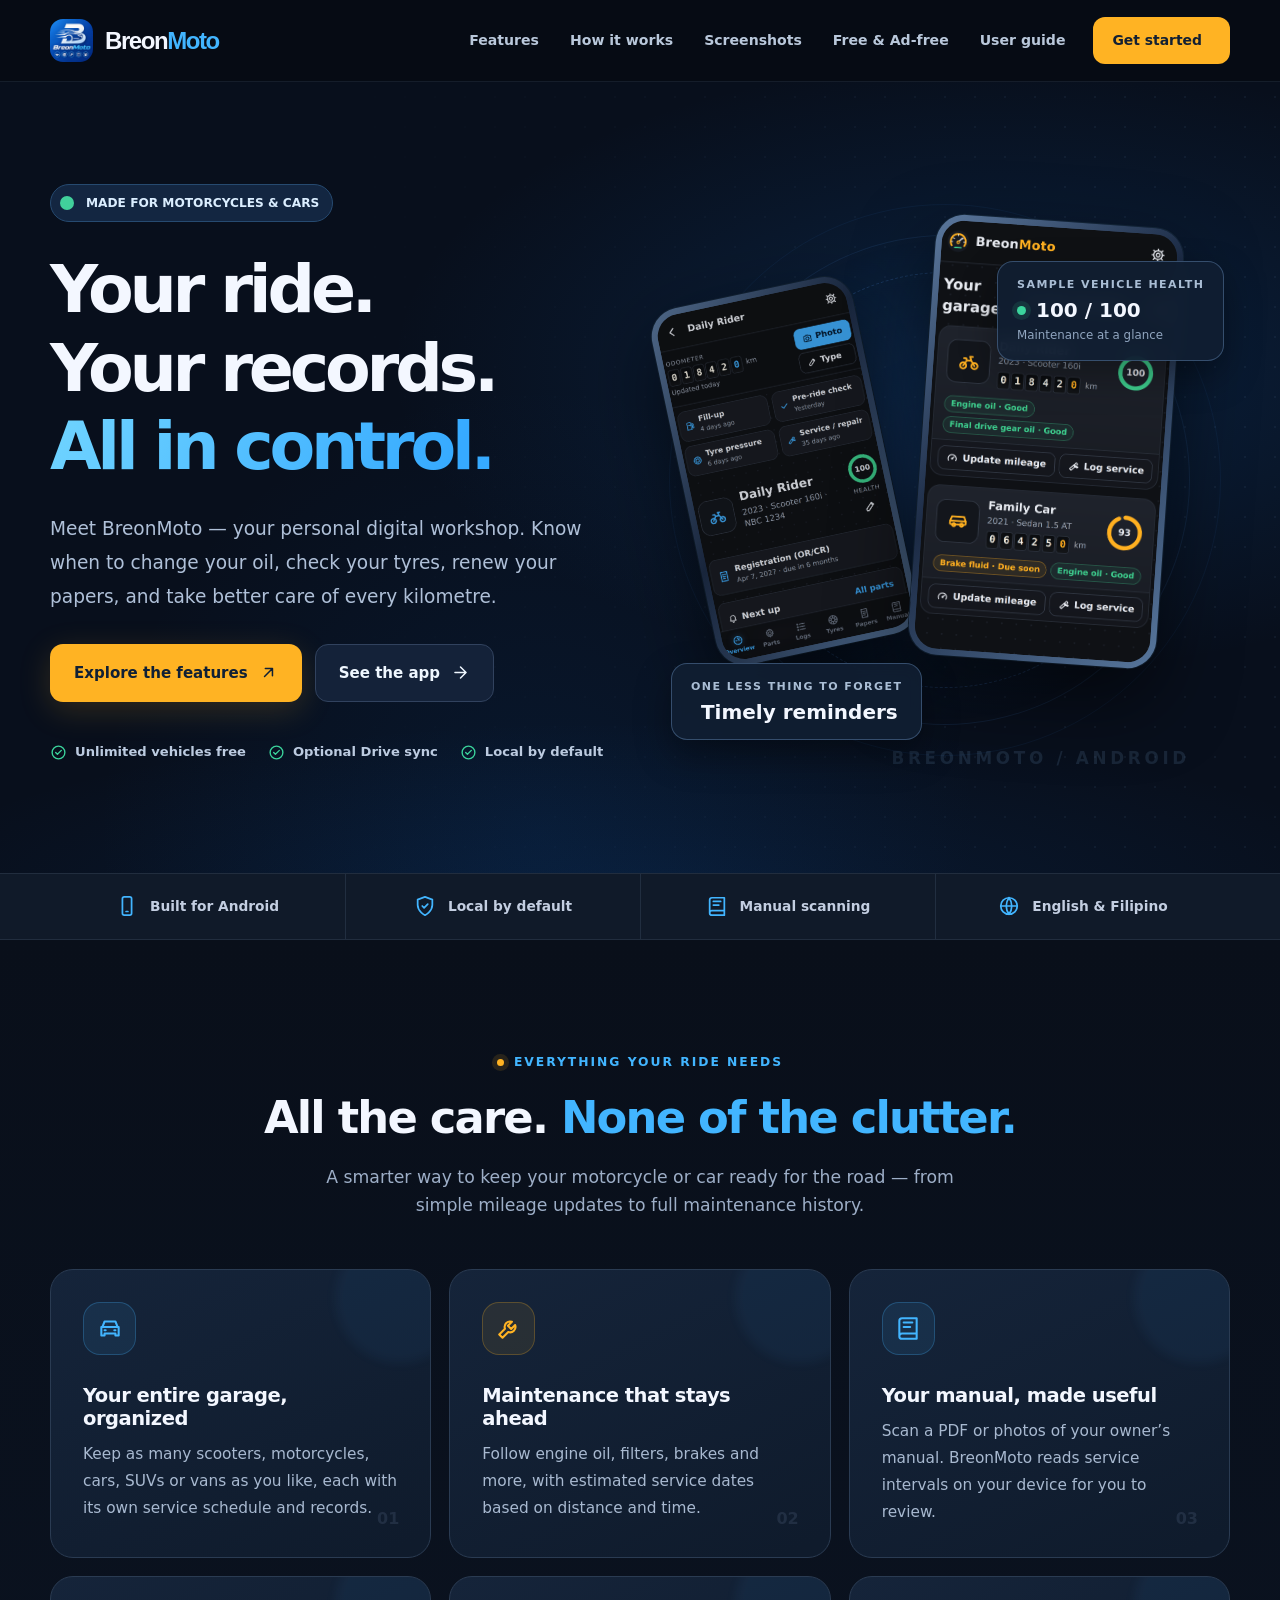
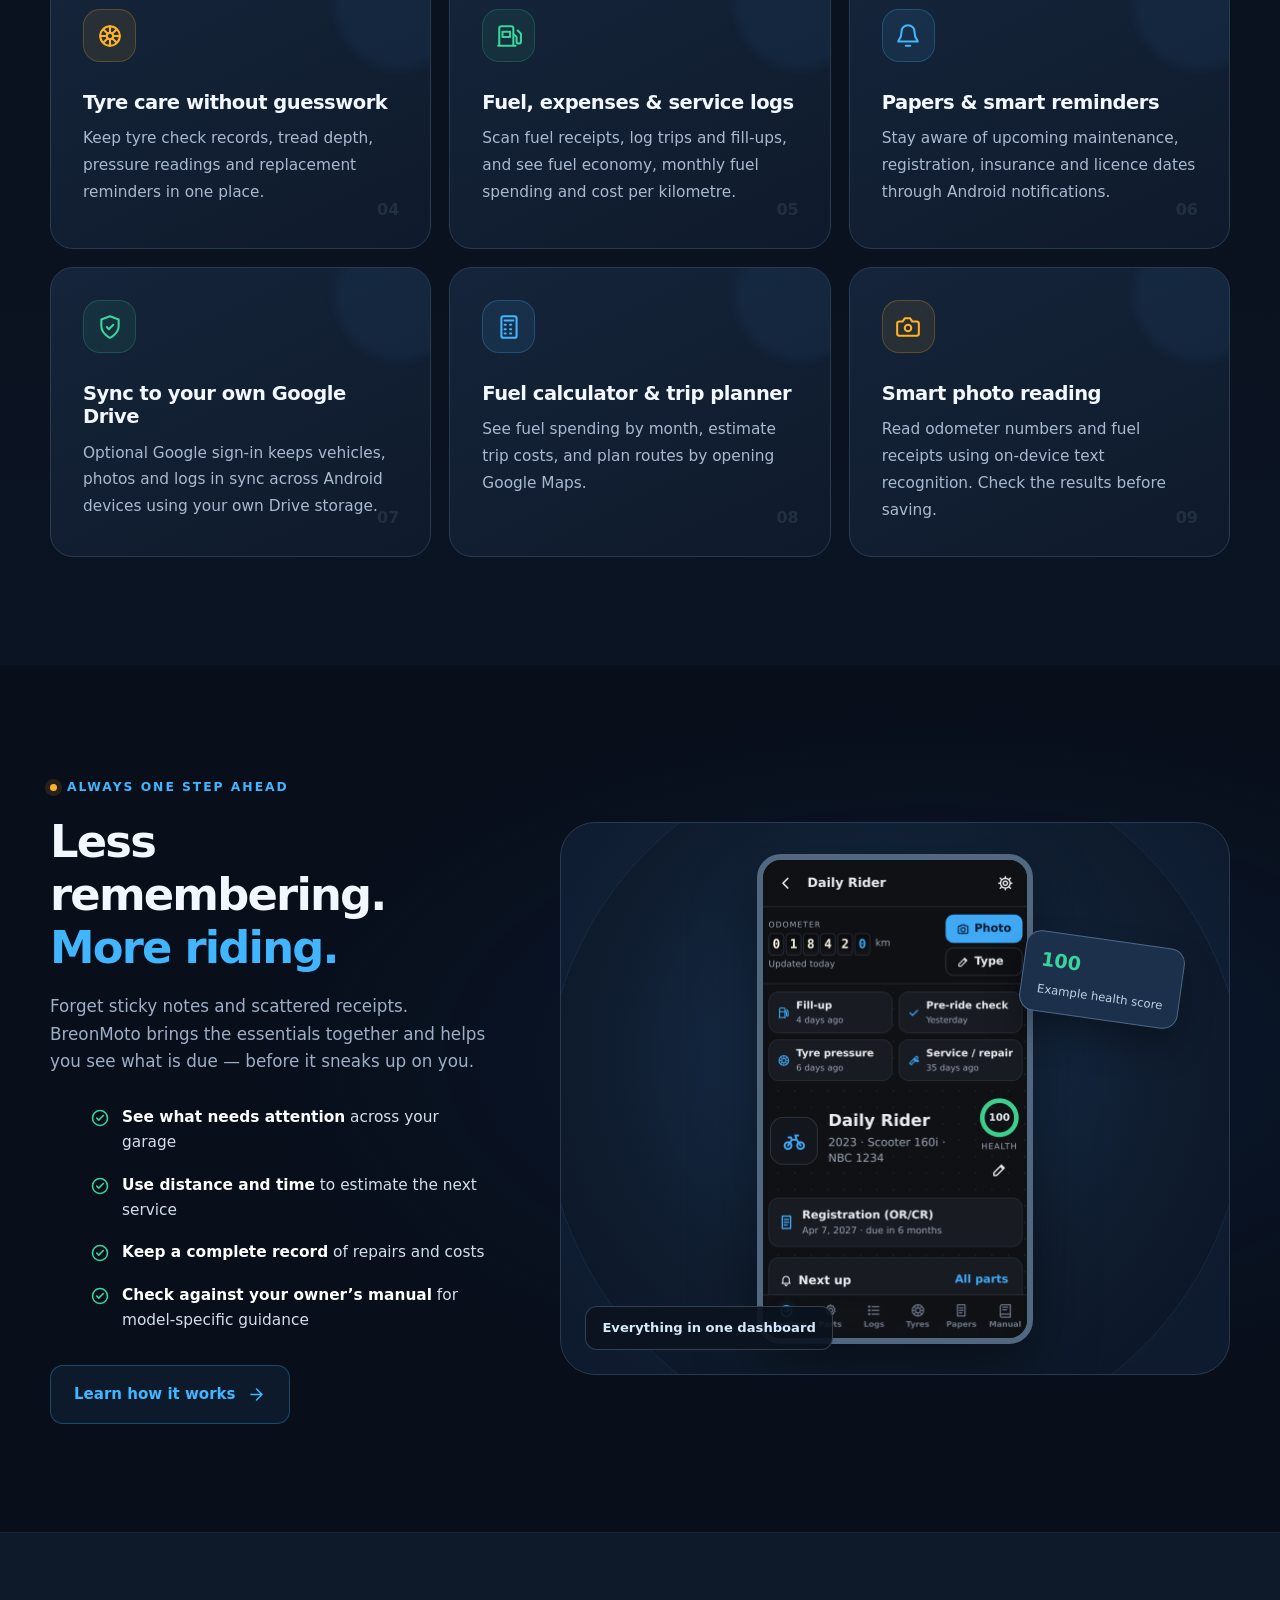
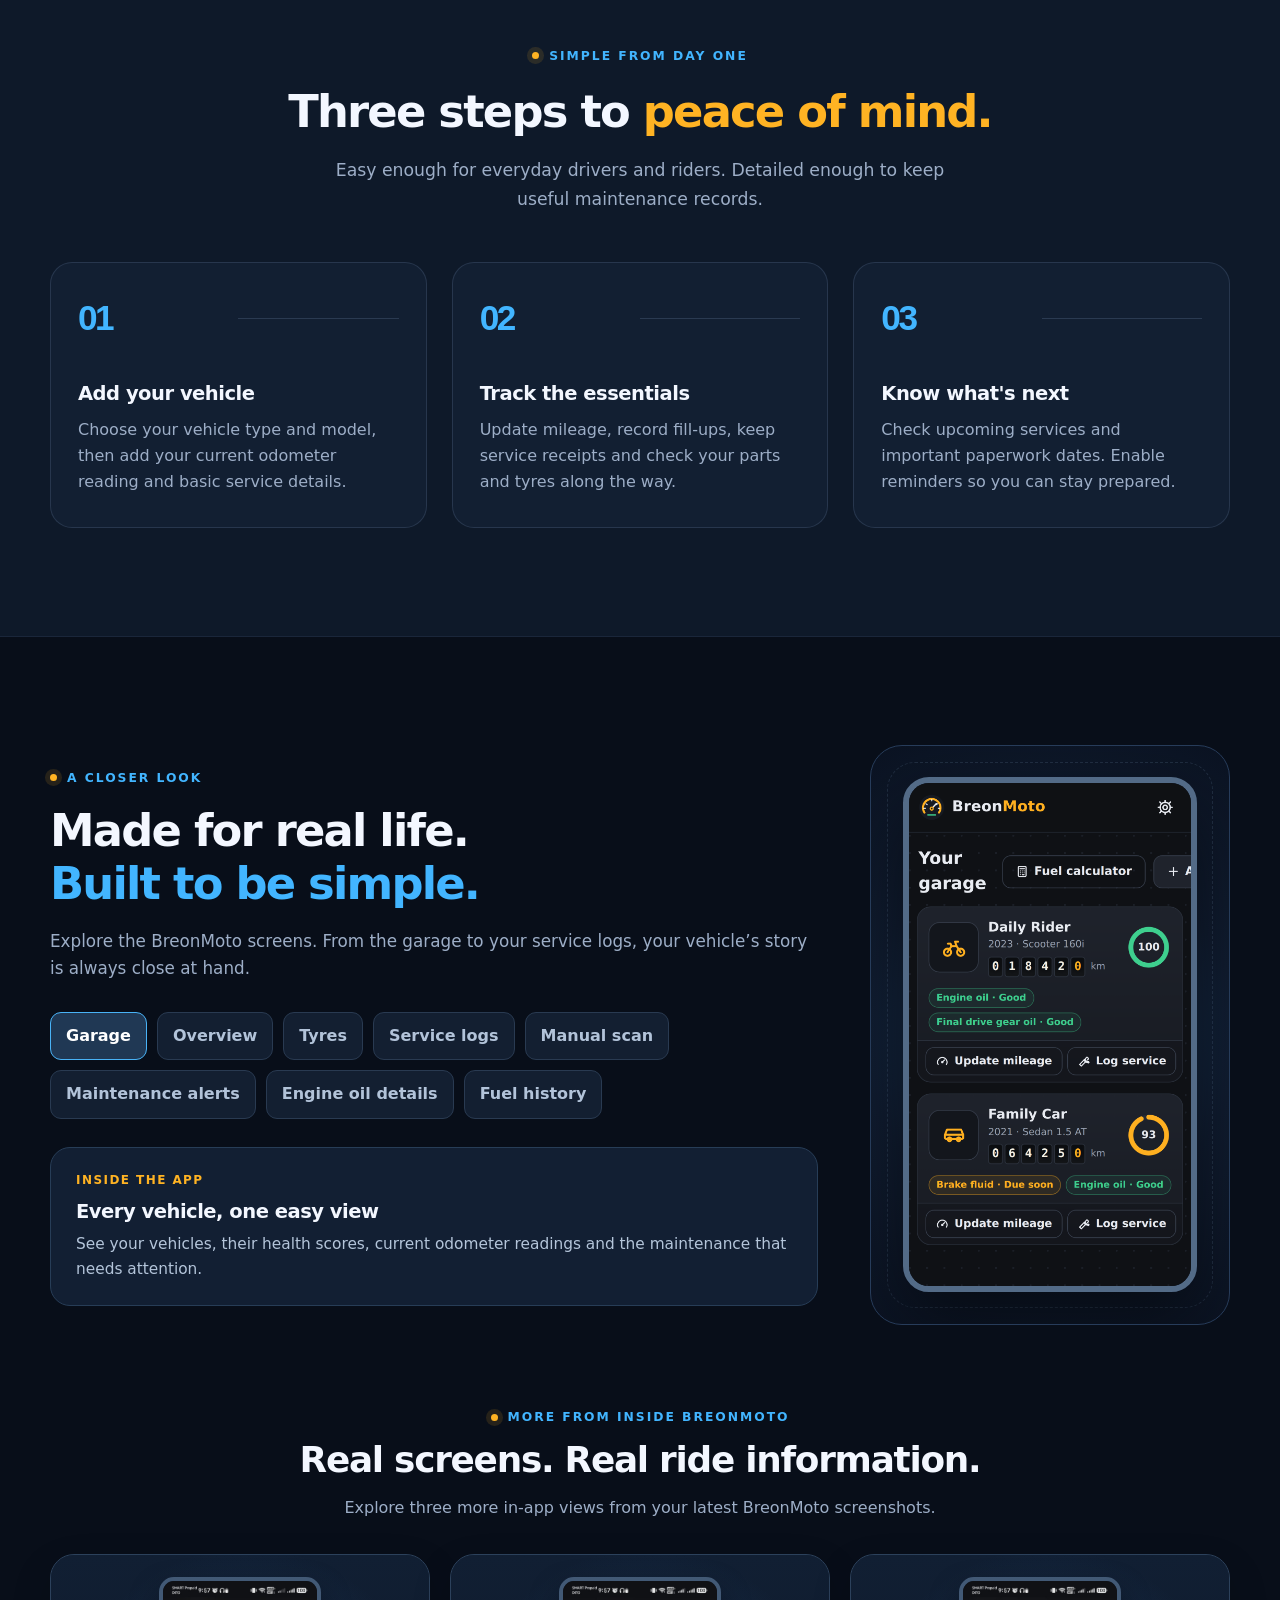
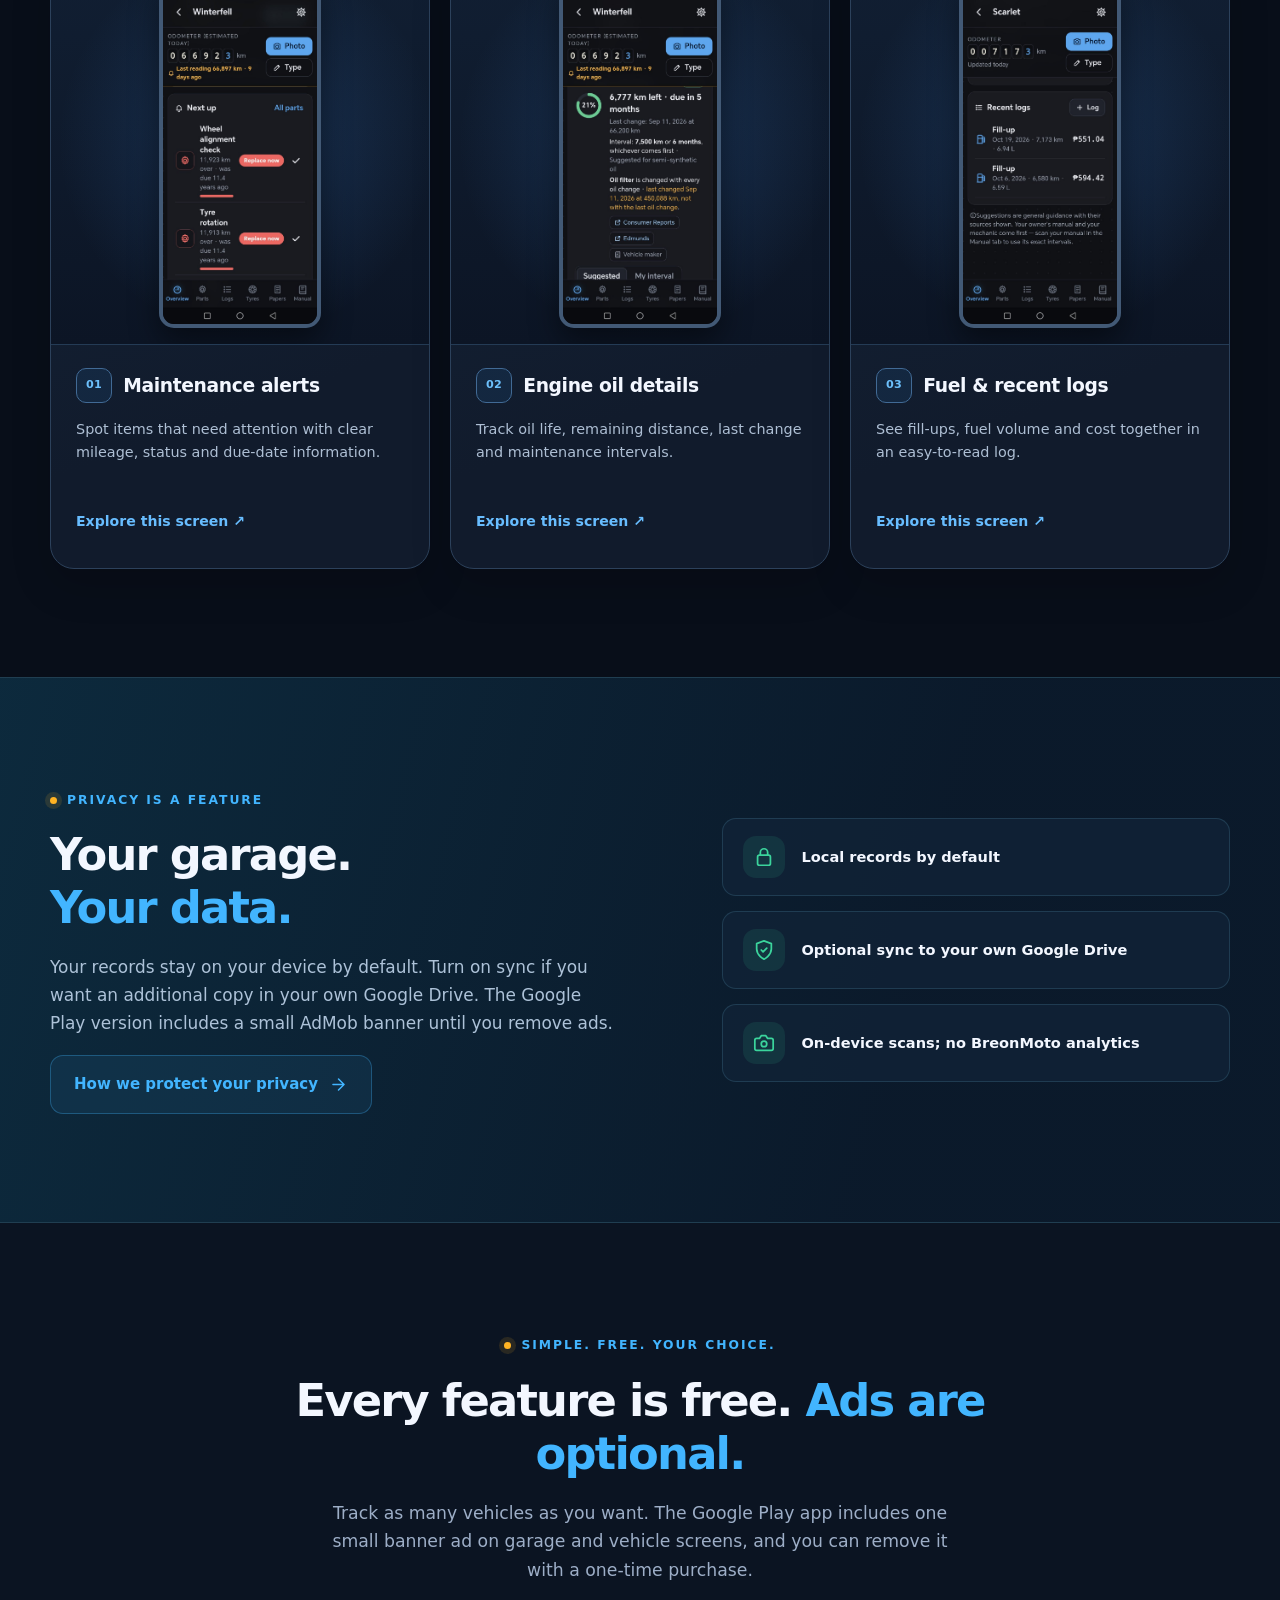
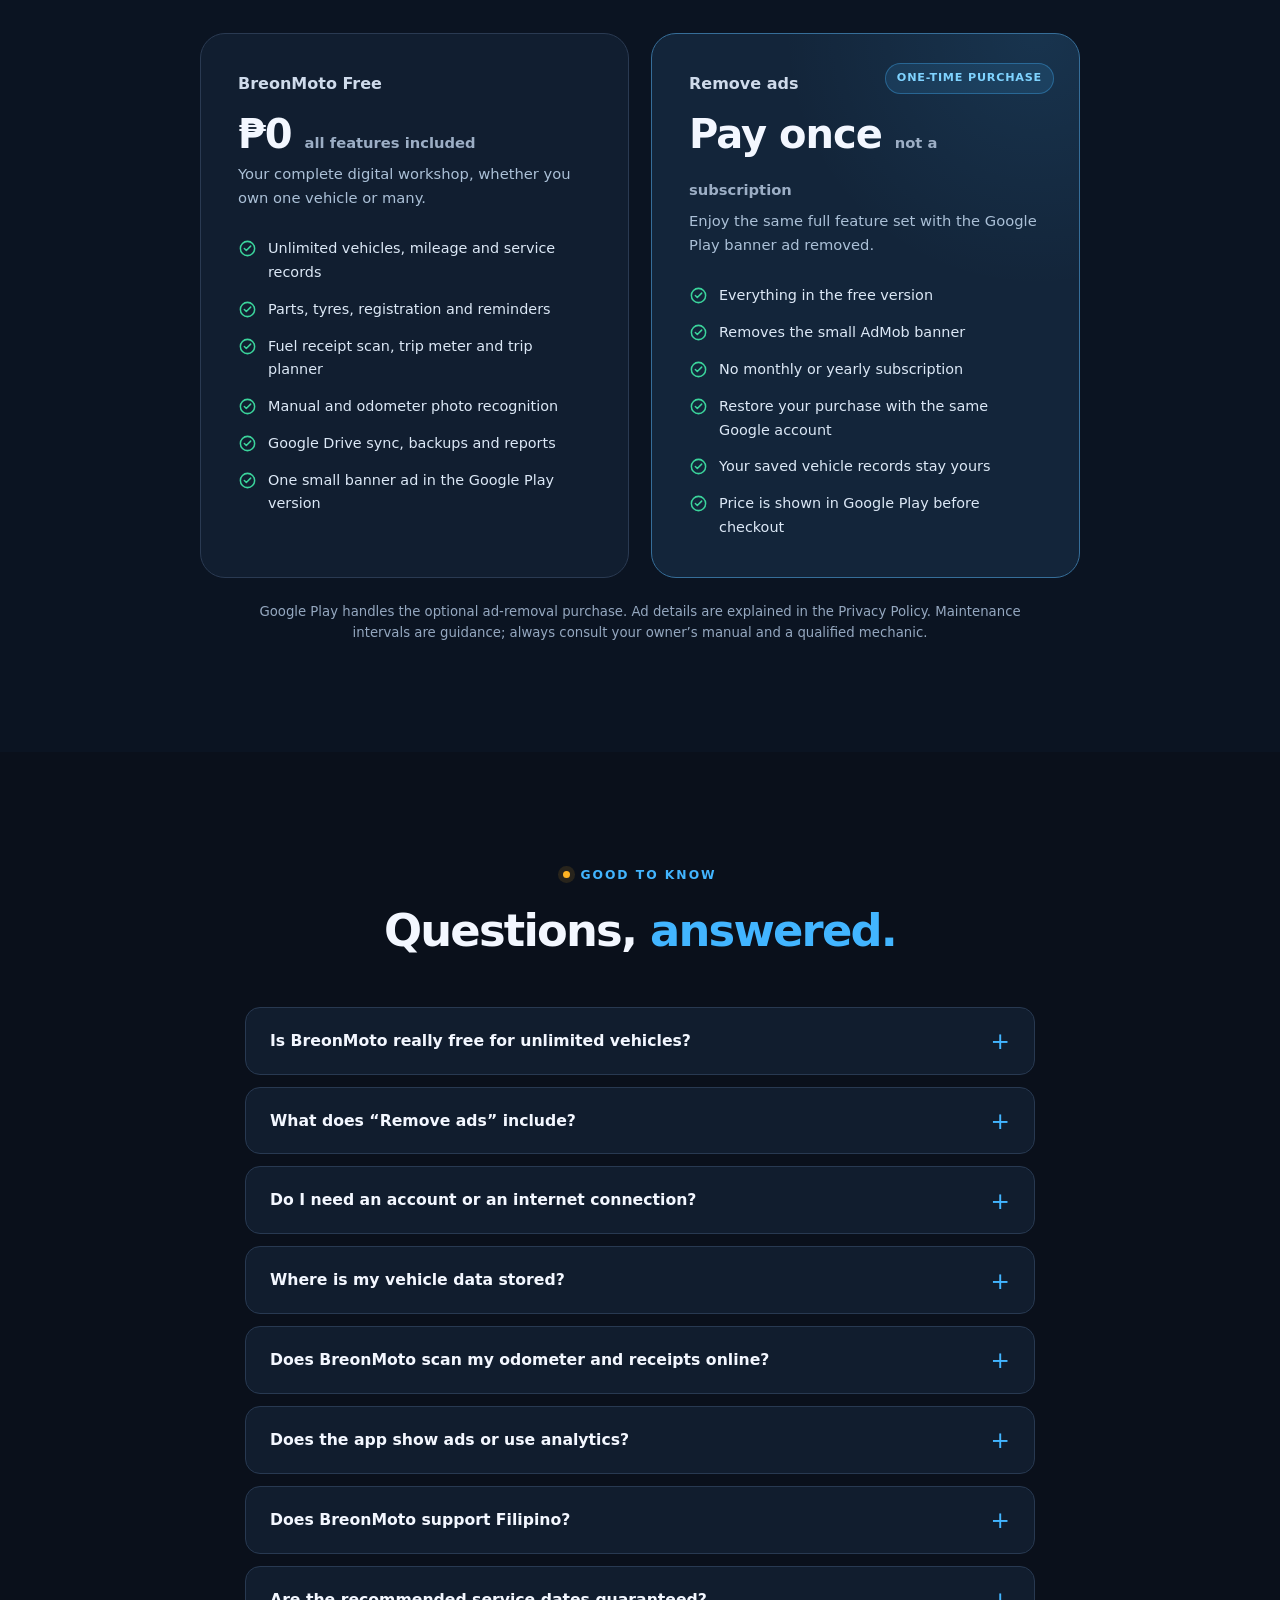
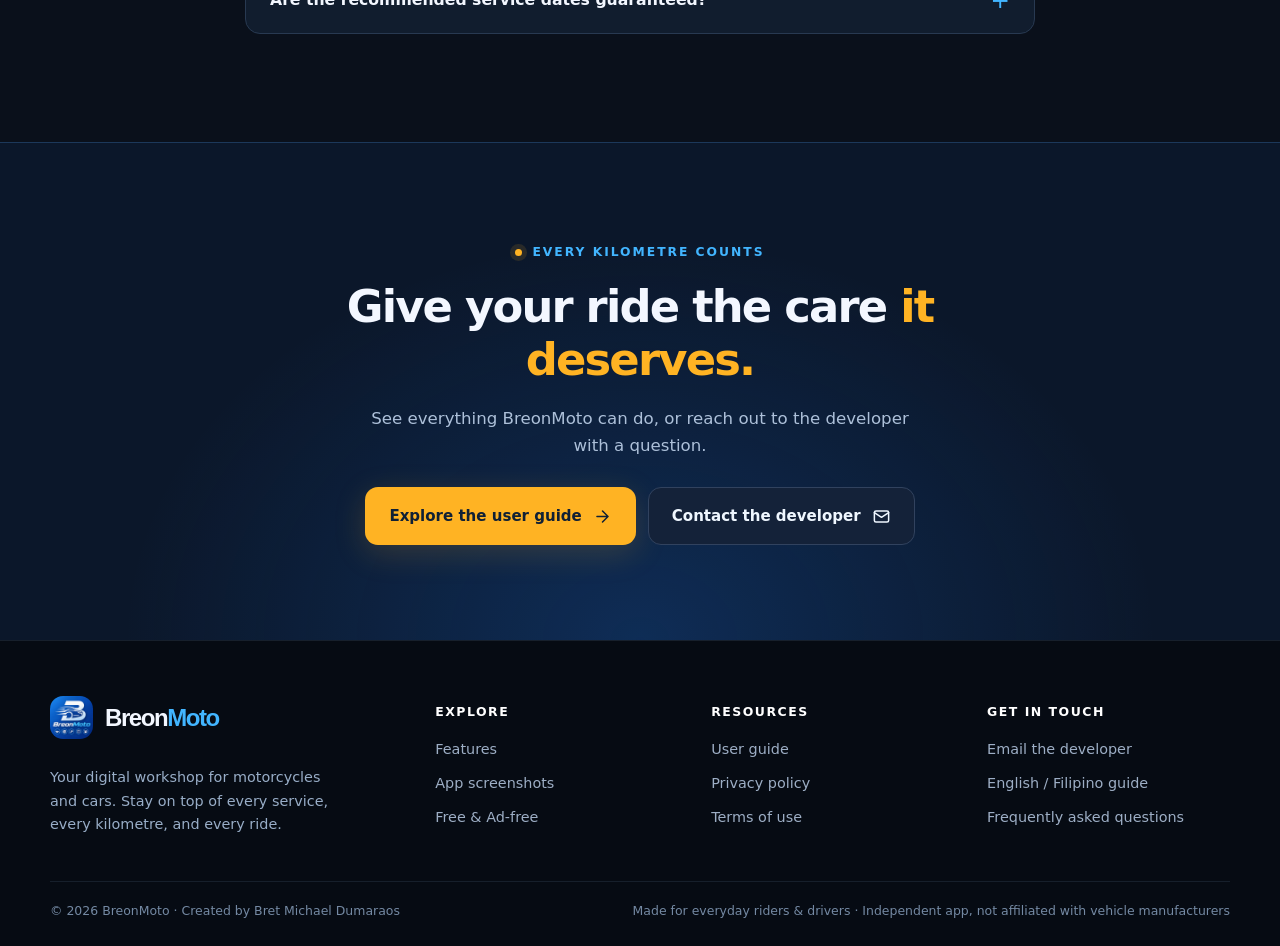
==== commit f53d4c4f: "Add files via upload" ====
--- a/index.html
+++ b/index.html
@@ -1,48 +1,49 @@
-<!doctype html><html lang="en"><head><meta charset="utf-8"><meta name="viewport" content="width=device-width,initial-scale=1"><meta name="theme-color" content="#070c15"><meta name="description" content="BreonMoto is your Android motorcycle and car maintenance tracker. Track oil, parts, tyres, fuel, service logs and important papers. Free unlimited vehicles, optional Google Drive sync, and one small removable ad in the Google Play edition."><meta property="og:type" content="website"><meta property="og:title" content="BreonMoto — Your Digital Workshop for Every Ride"><meta property="og:description" content="BreonMoto is your Android motorcycle and car maintenance tracker. Track oil, parts, tyres, fuel, service logs and important papers. Free unlimited vehicles, optional Google Drive sync, and one small removable ad in the Google Play edition."><meta property="og:image" content="assets/social-preview.jpg"><meta name="twitter:card" content="summary_large_image"><link rel="icon" type="image/png" sizes="192x192" href="assets/favicon.png"><link rel="stylesheet" href="assets/styles.css"><script defer src="assets/site.js"></script><title>BreonMoto — Your Digital Workshop for Every Ride</title></head><body class=""><a class="visually-hidden skip-link" href="#main">Skip to main content</a>
+<!DOCTYPE html>
+<html lang="en"><head><meta charset="utf-8"/><meta content="width=device-width,initial-scale=1" name="viewport"/><meta content="#070c15" name="theme-color"/><meta content="BreonMoto is your Android motorcycle and car maintenance tracker. Track oil, parts, tyres, fuel, service logs and important papers. Free unlimited vehicles, optional Google Drive sync, and one small removable ad in the Google Play edition." name="description"/><meta content="website" property="og:type"/><meta content="BreonMoto — Your Digital Workshop for Every Ride" property="og:title"/><meta content="BreonMoto is your Android motorcycle and car maintenance tracker. Track oil, parts, tyres, fuel, service logs and important papers. Free unlimited vehicles, optional Google Drive sync, and one small removable ad in the Google Play edition." property="og:description"/><meta content="assets/social-preview.jpg" property="og:image"/><meta content="summary_large_image" name="twitter:card"/><link href="assets/favicon.png" rel="icon" sizes="192x192" type="image/png"/><link href="assets/styles.css?v=20261019-gallery3" rel="stylesheet"/><script defer="" src="assets/site.js?v=20261019-gallery3"></script><title>BreonMoto — Your Digital Workshop for Every Ride</title></head><body class=""><a class="visually-hidden skip-link" href="#main">Skip to main content</a>
 <header class="site-header"><div class="container header-inner">
-<a class="brand" href="index.html" aria-label="BreonMoto home"><img src="assets/favicon.png" alt="" width="43" height="43"><span class="brand-text">Breon<span>Moto</span></span></a>
-<nav class="main-nav" id="main-navigation" data-main-nav aria-label="Main navigation"><a href="index.html#features">Features</a><a href="index.html#how-it-works">How it works</a><a href="index.html#screenshots">Screenshots</a><a href="index.html#pricing">Free & Ad-free</a><a href="user-guide.html">User guide</a></nav>
-<a class="header-cta" href="user-guide.html">Get started <svg viewBox="0 0 24 24" fill="none" stroke="currentColor" stroke-width="1.9" stroke-linecap="round" stroke-linejoin="round" aria-hidden="true"><path d="M7 17 17 7M8 7h9v9"/></svg></a>
-<button class="mobile-menu-toggle" type="button" aria-label="Open navigation menu" aria-controls="main-navigation" aria-expanded="false" data-menu-toggle><svg viewBox="0 0 24 24" fill="none" stroke="currentColor" stroke-width="1.9" stroke-linecap="round" stroke-linejoin="round" aria-hidden="true"><path d="M4 7h16M4 12h16M4 17h16"/></svg></button>
+<a aria-label="BreonMoto home" class="brand" href="index.html"><img alt="" height="43" src="assets/favicon.png" width="43"/><span class="brand-text">Breon<span>Moto</span></span></a>
+<nav aria-label="Main navigation" class="main-nav" data-main-nav="" id="main-navigation"><a href="index.html#features">Features</a><a href="index.html#how-it-works">How it works</a><a href="index.html#screenshots">Screenshots</a><a href="index.html#pricing">Free &amp; Ad-free</a><a href="user-guide.html">User guide</a></nav>
+<a class="header-cta" href="user-guide.html">Get started <svg aria-hidden="true" fill="none" stroke="currentColor" stroke-linecap="round" stroke-linejoin="round" stroke-width="1.9" viewbox="0 0 24 24"><path d="M7 17 17 7M8 7h9v9"></path></svg></a>
+<button aria-controls="main-navigation" aria-expanded="false" aria-label="Open navigation menu" class="mobile-menu-toggle" data-menu-toggle="" type="button"><svg aria-hidden="true" fill="none" stroke="currentColor" stroke-linecap="round" stroke-linejoin="round" stroke-width="1.9" viewbox="0 0 24 24"><path d="M4 7h16M4 12h16M4 17h16"></path></svg></button>
 </div></header><main id="main">
-<section class="hero" aria-labelledby="hero-title"><div class="container hero-layout">
-<div class="hero-copy"><div class="announcement"><span class="tiny-mark"><svg viewBox="0 0 24 24" fill="none" stroke="currentColor" stroke-width="1.9" stroke-linecap="round" stroke-linejoin="round" aria-hidden="true"><path d="M20 6 9 17l-5-5"/></svg></span> MADE FOR MOTORCYCLES & CARS</div>
-<h1 id="hero-title">Your ride.<br>Your records.<br><em>All in control.</em></h1>
+<section aria-labelledby="hero-title" class="hero"><div class="container hero-layout">
+<div class="hero-copy"><div class="announcement"><span class="tiny-mark"><svg aria-hidden="true" fill="none" stroke="currentColor" stroke-linecap="round" stroke-linejoin="round" stroke-width="1.9" viewbox="0 0 24 24"><path d="M20 6 9 17l-5-5"></path></svg></span> MADE FOR MOTORCYCLES &amp; CARS</div>
+<h1 id="hero-title">Your ride.<br/>Your records.<br/><em>All in control.</em></h1>
 <p class="hero-description">Meet BreonMoto — your personal digital workshop. Know when to change your oil, check your tyres, renew your papers, and take better care of every kilometre.</p>
-<div class="hero-actions"><a class="button button-primary" href="#features">Explore the features <svg viewBox="0 0 24 24" fill="none" stroke="currentColor" stroke-width="1.9" stroke-linecap="round" stroke-linejoin="round" aria-hidden="true"><path d="M7 17 17 7M8 7h9v9"/></svg></a><a class="button button-secondary" href="#screenshots">See the app <svg viewBox="0 0 24 24" fill="none" stroke="currentColor" stroke-width="1.9" stroke-linecap="round" stroke-linejoin="round" aria-hidden="true"><path d="M5 12h14m-7-7 7 7-7 7"/></svg></a></div>
-<div class="hero-perks"><span><svg viewBox="0 0 24 24" fill="none" stroke="currentColor" stroke-width="1.9" stroke-linecap="round" stroke-linejoin="round" aria-hidden="true"><circle cx="12" cy="12" r="9"/><path d="m8 12 2.5 2.5L16 9"/></svg> Unlimited vehicles free</span><span><svg viewBox="0 0 24 24" fill="none" stroke="currentColor" stroke-width="1.9" stroke-linecap="round" stroke-linejoin="round" aria-hidden="true"><circle cx="12" cy="12" r="9"/><path d="m8 12 2.5 2.5L16 9"/></svg> Optional Drive sync</span><span><svg viewBox="0 0 24 24" fill="none" stroke="currentColor" stroke-width="1.9" stroke-linecap="round" stroke-linejoin="round" aria-hidden="true"><circle cx="12" cy="12" r="9"/><path d="m8 12 2.5 2.5L16 9"/></svg> Local by default</span></div></div>
-<div class="hero-scene" aria-label="BreonMoto app screenshots"><div class="scene-halo" aria-hidden="true"></div>
-<div class="phone phone-behind"><img src="assets/phone-1-overview.png" alt="BreonMoto vehicle overview preview" fetchpriority="high"></div>
-<div class="phone phone-main"><img src="assets/phone-5-garage.png" alt="BreonMoto garage preview with motorcycle and car" fetchpriority="high"></div>
+<div class="hero-actions"><a class="button button-primary" href="#features">Explore the features <svg aria-hidden="true" fill="none" stroke="currentColor" stroke-linecap="round" stroke-linejoin="round" stroke-width="1.9" viewbox="0 0 24 24"><path d="M7 17 17 7M8 7h9v9"></path></svg></a><a class="button button-secondary" href="#screenshots">See the app <svg aria-hidden="true" fill="none" stroke="currentColor" stroke-linecap="round" stroke-linejoin="round" stroke-width="1.9" viewbox="0 0 24 24"><path d="M5 12h14m-7-7 7 7-7 7"></path></svg></a></div>
+<div class="hero-perks"><span><svg aria-hidden="true" fill="none" stroke="currentColor" stroke-linecap="round" stroke-linejoin="round" stroke-width="1.9" viewbox="0 0 24 24"><circle cx="12" cy="12" r="9"></circle><path d="m8 12 2.5 2.5L16 9"></path></svg> Unlimited vehicles free</span><span><svg aria-hidden="true" fill="none" stroke="currentColor" stroke-linecap="round" stroke-linejoin="round" stroke-width="1.9" viewbox="0 0 24 24"><circle cx="12" cy="12" r="9"></circle><path d="m8 12 2.5 2.5L16 9"></path></svg> Optional Drive sync</span><span><svg aria-hidden="true" fill="none" stroke="currentColor" stroke-linecap="round" stroke-linejoin="round" stroke-width="1.9" viewbox="0 0 24 24"><circle cx="12" cy="12" r="9"></circle><path d="m8 12 2.5 2.5L16 9"></path></svg> Local by default</span></div></div>
+<div aria-label="BreonMoto app screenshots" class="hero-scene"><div aria-hidden="true" class="scene-halo"></div>
+<div class="phone phone-behind"><img alt="BreonMoto vehicle overview preview" fetchpriority="high" src="assets/phone-1-overview.png"/></div>
+<div class="phone phone-main"><img alt="BreonMoto garage preview with motorcycle and car" fetchpriority="high" src="assets/phone-5-garage.png"/></div>
 <div class="scene-stat stat-health"><div class="stat-eyebrow">Sample vehicle health</div><div class="stat-value"><i class="stat-dot"></i> 100 / 100</div><div class="stat-sub">Maintenance at a glance</div></div>
-<div class="scene-stat stat-alert"><div class="stat-eyebrow">One less thing to forget</div><div class="stat-value"><span class="stat-icon"><svg viewBox="0 0 24 24" fill="none" stroke="currentColor" stroke-width="1.9" stroke-linecap="round" stroke-linejoin="round" aria-hidden="true"><path d="M18 8a6 6 0 0 0-12 0c0 7-3 7-3 9h18c0-2-3-2-3-9ZM10 21h4"/></svg></span> Timely reminders</div></div><div class="hero-bottom-label" aria-hidden="true">BREONMOTO / ANDROID</div></div>
+<div class="scene-stat stat-alert"><div class="stat-eyebrow">One less thing to forget</div><div class="stat-value"><span class="stat-icon"><svg aria-hidden="true" fill="none" stroke="currentColor" stroke-linecap="round" stroke-linejoin="round" stroke-width="1.9" viewbox="0 0 24 24"><path d="M18 8a6 6 0 0 0-12 0c0 7-3 7-3 9h18c0-2-3-2-3-9ZM10 21h4"></path></svg></span> Timely reminders</div></div><div aria-hidden="true" class="hero-bottom-label">BREONMOTO / ANDROID</div></div>
 </div></section>
-<div class="ticker"><div class="container ticker-inner"><div class="ticker-item"><svg viewBox="0 0 24 24" fill="none" stroke="currentColor" stroke-width="1.9" stroke-linecap="round" stroke-linejoin="round" aria-hidden="true"><rect x="7" y="2" width="10" height="20" rx="2"/><path d="M11 18h2"/></svg> Built for Android</div><div class="ticker-item"><svg viewBox="0 0 24 24" fill="none" stroke="currentColor" stroke-width="1.9" stroke-linecap="round" stroke-linejoin="round" aria-hidden="true"><path d="M12 22s8-4 8-11V5l-8-3-8 3v6c0 7 8 11 8 11Z"/><path d="m9 12 2 2 4-4"/></svg> Local by default</div><div class="ticker-item"><svg viewBox="0 0 24 24" fill="none" stroke="currentColor" stroke-width="1.9" stroke-linecap="round" stroke-linejoin="round" aria-hidden="true"><path d="M4 19.5A2.5 2.5 0 0 1 6.5 17H20V3H6.5A2.5 2.5 0 0 0 4 5.5v14ZM4 19.5A2.5 2.5 0 0 0 6.5 22H20v-5"/><path d="M8 7h8M8 11h6"/></svg> Manual scanning</div><div class="ticker-item"><svg viewBox="0 0 24 24" fill="none" stroke="currentColor" stroke-width="1.9" stroke-linecap="round" stroke-linejoin="round" aria-hidden="true"><circle cx="12" cy="12" r="9"/><path d="M3 12h18M12 3a15 15 0 0 1 0 18M12 3a15 15 0 0 0 0 18"/></svg> English & Filipino</div></div></div>
-<section id="features" class="feature-section section-pad"><div class="container"><div class="section-header"><div class="eyebrow">Everything your ride needs</div><h2>All the care. <span class="highlight-blue">None of the clutter.</span></h2><p>A smarter way to keep your motorcycle or car ready for the road — from simple mileage updates to full maintenance history.</p></div><div class="features-grid"><article class="feature-card "><div class="feature-icon"><svg viewBox="0 0 24 24" fill="none" stroke="currentColor" stroke-width="1.9" stroke-linecap="round" stroke-linejoin="round" aria-hidden="true"><path d="m5 11 2-5h10l2 5M5 11H4v8h3v-2h10v2h3v-8h-1M5 11h14M7 14h1M16 14h1"/></svg></div><h3>Your entire garage, organized</h3><p>Keep as many scooters, motorcycles, cars, SUVs or vans as you like, each with its own service schedule and records.</p><span class="feature-number">01</span></article><article class="feature-card orange"><div class="feature-icon"><svg viewBox="0 0 24 24" fill="none" stroke="currentColor" stroke-width="1.9" stroke-linecap="round" stroke-linejoin="round" aria-hidden="true"><path d="M14.7 6.3a5 5 0 0 0-6.4 6.4L3 18l3 3 5.3-5.3a5 5 0 0 0 6.4-6.4L14 13l-3-3 3.7-3.7Z"/></svg></div><h3>Maintenance that stays ahead</h3><p>Follow engine oil, filters, brakes and more, with estimated service dates based on distance and time.</p><span class="feature-number">02</span></article><article class="feature-card "><div class="feature-icon"><svg viewBox="0 0 24 24" fill="none" stroke="currentColor" stroke-width="1.9" stroke-linecap="round" stroke-linejoin="round" aria-hidden="true"><path d="M4 19.5A2.5 2.5 0 0 1 6.5 17H20V3H6.5A2.5 2.5 0 0 0 4 5.5v14ZM4 19.5A2.5 2.5 0 0 0 6.5 22H20v-5"/><path d="M8 7h8M8 11h6"/></svg></div><h3>Your manual, made useful</h3><p>Scan a PDF or photos of your owner’s manual. BreonMoto reads service intervals on your device for you to review.</p><span class="feature-number">03</span></article><article class="feature-card orange"><div class="feature-icon"><svg viewBox="0 0 24 24" fill="none" stroke="currentColor" stroke-width="1.9" stroke-linecap="round" stroke-linejoin="round" aria-hidden="true"><circle cx="12" cy="12" r="9"/><circle cx="12" cy="12" r="3"/><path d="M12 3v6M12 15v6M3 12h6M15 12h6M6 6l4 4m4 4 4 4m0-12-4 4m-4 4-4 4"/></svg></div><h3>Tyre care without guesswork</h3><p>Keep tyre check records, tread depth, pressure readings and replacement reminders in one place.</p><span class="feature-number">04</span></article><article class="feature-card green"><div class="feature-icon"><svg viewBox="0 0 24 24" fill="none" stroke="currentColor" stroke-width="1.9" stroke-linecap="round" stroke-linejoin="round" aria-hidden="true"><path d="M3 21V5a2 2 0 0 1 2-2h9a2 2 0 0 1 2 2v16M2 21h16M6 8h7v5H6zM16 10l3 3v4a2 2 0 0 0 4 0v-7l-3-3"/></svg></div><h3>Fuel, expenses & service logs</h3><p>Scan fuel receipts, log trips and fill-ups, and see fuel economy, monthly fuel spending and cost per kilometre.</p><span class="feature-number">05</span></article><article class="feature-card "><div class="feature-icon"><svg viewBox="0 0 24 24" fill="none" stroke="currentColor" stroke-width="1.9" stroke-linecap="round" stroke-linejoin="round" aria-hidden="true"><path d="M18 8a6 6 0 0 0-12 0c0 7-3 7-3 9h18c0-2-3-2-3-9ZM10 21h4"/></svg></div><h3>Papers & smart reminders</h3><p>Stay aware of upcoming maintenance, registration, insurance and licence dates through Android notifications.</p><span class="feature-number">06</span></article><article class="feature-card green"><div class="feature-icon"><svg viewBox="0 0 24 24" fill="none" stroke="currentColor" stroke-width="1.9" stroke-linecap="round" stroke-linejoin="round" aria-hidden="true"><path d="M12 22s8-4 8-11V5l-8-3-8 3v6c0 7 8 11 8 11Z"/><path d="m9 12 2 2 4-4"/></svg></div><h3>Sync to your own Google Drive</h3><p>Optional Google sign-in keeps vehicles, photos and logs in sync across Android devices using your own Drive storage.</p><span class="feature-number">07</span></article><article class="feature-card "><div class="feature-icon"><svg viewBox="0 0 24 24" fill="none" stroke="currentColor" stroke-width="1.9" stroke-linecap="round" stroke-linejoin="round" aria-hidden="true"><rect x="5" y="2" width="14" height="20" rx="2"/><path d="M8 6h8M8 10h1m4 0h1M8 14h1m4 0h1M8 18h1m4 0h1"/></svg></div><h3>Fuel calculator & trip planner</h3><p>See fuel spending by month, estimate trip costs, and plan routes by opening Google Maps.</p><span class="feature-number">08</span></article><article class="feature-card orange"><div class="feature-icon"><svg viewBox="0 0 24 24" fill="none" stroke="currentColor" stroke-width="1.9" stroke-linecap="round" stroke-linejoin="round" aria-hidden="true"><path d="M14 4H9L7 7H4a2 2 0 0 0-2 2v9a2 2 0 0 0 2 2h16a2 2 0 0 0 2-2V9a2 2 0 0 0-2-2h-4z"/><circle cx="12" cy="13" r="3"/></svg></div><h3>Smart photo reading</h3><p>Read odometer numbers and fuel receipts using on-device text recognition. Check the results before saving.</p><span class="feature-number">09</span></article></div></div></section>
-<section class="showcase-section section-pad"><div class="container showcase-layout"><div class="showcase-copy"><div class="eyebrow">Always one step ahead</div><h2>Less remembering.<br><span class="highlight-blue">More riding.</span></h2><p>Forget sticky notes and scattered receipts. BreonMoto brings the essentials together and helps you see what is due — before it sneaks up on you.</p><ul class="feature-checklist">
-<li><svg viewBox="0 0 24 24" fill="none" stroke="currentColor" stroke-width="1.9" stroke-linecap="round" stroke-linejoin="round" aria-hidden="true"><circle cx="12" cy="12" r="9"/><path d="m8 12 2.5 2.5L16 9"/></svg><span><strong>See what needs attention</strong> across your garage</span></li>
-<li><svg viewBox="0 0 24 24" fill="none" stroke="currentColor" stroke-width="1.9" stroke-linecap="round" stroke-linejoin="round" aria-hidden="true"><circle cx="12" cy="12" r="9"/><path d="m8 12 2.5 2.5L16 9"/></svg><span><strong>Use distance and time</strong> to estimate the next service</span></li>
-<li><svg viewBox="0 0 24 24" fill="none" stroke="currentColor" stroke-width="1.9" stroke-linecap="round" stroke-linejoin="round" aria-hidden="true"><circle cx="12" cy="12" r="9"/><path d="m8 12 2.5 2.5L16 9"/></svg><span><strong>Keep a complete record</strong> of repairs and costs</span></li>
-<li><svg viewBox="0 0 24 24" fill="none" stroke="currentColor" stroke-width="1.9" stroke-linecap="round" stroke-linejoin="round" aria-hidden="true"><circle cx="12" cy="12" r="9"/><path d="m8 12 2.5 2.5L16 9"/></svg><span><strong>Check against your owner’s manual</strong> for model-specific guidance</span></li></ul>
-<a class="button button-outline" href="user-guide.html">Learn how it works <svg viewBox="0 0 24 24" fill="none" stroke="currentColor" stroke-width="1.9" stroke-linecap="round" stroke-linejoin="round" aria-hidden="true"><path d="M5 12h14m-7-7 7 7-7 7"/></svg></a></div>
-<div class="preview-stage"><img class="preview-phone" src="assets/phone-1-overview.png" alt="Vehicle overview page in the BreonMoto Android app" loading="lazy"><div class="preview-float"><strong>100</strong><span>Example health score</span></div><span class="preview-caption">Everything in one dashboard</span></div></div></section>
-<section id="how-it-works" class="steps-section section-pad"><div class="container"><div class="section-header"><div class="eyebrow">Simple from day one</div><h2>Three steps to <span class="highlight-orange">peace of mind.</span></h2><p>Easy enough for everyday drivers and riders. Detailed enough to keep useful maintenance records.</p></div><div class="steps-grid">
+<div class="ticker"><div class="container ticker-inner"><div class="ticker-item"><svg aria-hidden="true" fill="none" stroke="currentColor" stroke-linecap="round" stroke-linejoin="round" stroke-width="1.9" viewbox="0 0 24 24"><rect height="20" rx="2" width="10" x="7" y="2"></rect><path d="M11 18h2"></path></svg> Built for Android</div><div class="ticker-item"><svg aria-hidden="true" fill="none" stroke="currentColor" stroke-linecap="round" stroke-linejoin="round" stroke-width="1.9" viewbox="0 0 24 24"><path d="M12 22s8-4 8-11V5l-8-3-8 3v6c0 7 8 11 8 11Z"></path><path d="m9 12 2 2 4-4"></path></svg> Local by default</div><div class="ticker-item"><svg aria-hidden="true" fill="none" stroke="currentColor" stroke-linecap="round" stroke-linejoin="round" stroke-width="1.9" viewbox="0 0 24 24"><path d="M4 19.5A2.5 2.5 0 0 1 6.5 17H20V3H6.5A2.5 2.5 0 0 0 4 5.5v14ZM4 19.5A2.5 2.5 0 0 0 6.5 22H20v-5"></path><path d="M8 7h8M8 11h6"></path></svg> Manual scanning</div><div class="ticker-item"><svg aria-hidden="true" fill="none" stroke="currentColor" stroke-linecap="round" stroke-linejoin="round" stroke-width="1.9" viewbox="0 0 24 24"><circle cx="12" cy="12" r="9"></circle><path d="M3 12h18M12 3a15 15 0 0 1 0 18M12 3a15 15 0 0 0 0 18"></path></svg> English &amp; Filipino</div></div></div>
+<section class="feature-section section-pad" id="features"><div class="container"><div class="section-header"><div class="eyebrow">Everything your ride needs</div><h2>All the care. <span class="highlight-blue">None of the clutter.</span></h2><p>A smarter way to keep your motorcycle or car ready for the road — from simple mileage updates to full maintenance history.</p></div><div class="features-grid"><article class="feature-card"><div class="feature-icon"><svg aria-hidden="true" fill="none" stroke="currentColor" stroke-linecap="round" stroke-linejoin="round" stroke-width="1.9" viewbox="0 0 24 24"><path d="m5 11 2-5h10l2 5M5 11H4v8h3v-2h10v2h3v-8h-1M5 11h14M7 14h1M16 14h1"></path></svg></div><h3>Your entire garage, organized</h3><p>Keep as many scooters, motorcycles, cars, SUVs or vans as you like, each with its own service schedule and records.</p><span class="feature-number">01</span></article><article class="feature-card orange"><div class="feature-icon"><svg aria-hidden="true" fill="none" stroke="currentColor" stroke-linecap="round" stroke-linejoin="round" stroke-width="1.9" viewbox="0 0 24 24"><path d="M14.7 6.3a5 5 0 0 0-6.4 6.4L3 18l3 3 5.3-5.3a5 5 0 0 0 6.4-6.4L14 13l-3-3 3.7-3.7Z"></path></svg></div><h3>Maintenance that stays ahead</h3><p>Follow engine oil, filters, brakes and more, with estimated service dates based on distance and time.</p><span class="feature-number">02</span></article><article class="feature-card"><div class="feature-icon"><svg aria-hidden="true" fill="none" stroke="currentColor" stroke-linecap="round" stroke-linejoin="round" stroke-width="1.9" viewbox="0 0 24 24"><path d="M4 19.5A2.5 2.5 0 0 1 6.5 17H20V3H6.5A2.5 2.5 0 0 0 4 5.5v14ZM4 19.5A2.5 2.5 0 0 0 6.5 22H20v-5"></path><path d="M8 7h8M8 11h6"></path></svg></div><h3>Your manual, made useful</h3><p>Scan a PDF or photos of your owner’s manual. BreonMoto reads service intervals on your device for you to review.</p><span class="feature-number">03</span></article><article class="feature-card orange"><div class="feature-icon"><svg aria-hidden="true" fill="none" stroke="currentColor" stroke-linecap="round" stroke-linejoin="round" stroke-width="1.9" viewbox="0 0 24 24"><circle cx="12" cy="12" r="9"></circle><circle cx="12" cy="12" r="3"></circle><path d="M12 3v6M12 15v6M3 12h6M15 12h6M6 6l4 4m4 4 4 4m0-12-4 4m-4 4-4 4"></path></svg></div><h3>Tyre care without guesswork</h3><p>Keep tyre check records, tread depth, pressure readings and replacement reminders in one place.</p><span class="feature-number">04</span></article><article class="feature-card green"><div class="feature-icon"><svg aria-hidden="true" fill="none" stroke="currentColor" stroke-linecap="round" stroke-linejoin="round" stroke-width="1.9" viewbox="0 0 24 24"><path d="M3 21V5a2 2 0 0 1 2-2h9a2 2 0 0 1 2 2v16M2 21h16M6 8h7v5H6zM16 10l3 3v4a2 2 0 0 0 4 0v-7l-3-3"></path></svg></div><h3>Fuel, expenses &amp; service logs</h3><p>Scan fuel receipts, log trips and fill-ups, and see fuel economy, monthly fuel spending and cost per kilometre.</p><span class="feature-number">05</span></article><article class="feature-card"><div class="feature-icon"><svg aria-hidden="true" fill="none" stroke="currentColor" stroke-linecap="round" stroke-linejoin="round" stroke-width="1.9" viewbox="0 0 24 24"><path d="M18 8a6 6 0 0 0-12 0c0 7-3 7-3 9h18c0-2-3-2-3-9ZM10 21h4"></path></svg></div><h3>Papers &amp; smart reminders</h3><p>Stay aware of upcoming maintenance, registration, insurance and licence dates through Android notifications.</p><span class="feature-number">06</span></article><article class="feature-card green"><div class="feature-icon"><svg aria-hidden="true" fill="none" stroke="currentColor" stroke-linecap="round" stroke-linejoin="round" stroke-width="1.9" viewbox="0 0 24 24"><path d="M12 22s8-4 8-11V5l-8-3-8 3v6c0 7 8 11 8 11Z"></path><path d="m9 12 2 2 4-4"></path></svg></div><h3>Sync to your own Google Drive</h3><p>Optional Google sign-in keeps vehicles, photos and logs in sync across Android devices using your own Drive storage.</p><span class="feature-number">07</span></article><article class="feature-card"><div class="feature-icon"><svg aria-hidden="true" fill="none" stroke="currentColor" stroke-linecap="round" stroke-linejoin="round" stroke-width="1.9" viewbox="0 0 24 24"><rect height="20" rx="2" width="14" x="5" y="2"></rect><path d="M8 6h8M8 10h1m4 0h1M8 14h1m4 0h1M8 18h1m4 0h1"></path></svg></div><h3>Fuel calculator &amp; trip planner</h3><p>See fuel spending by month, estimate trip costs, and plan routes by opening Google Maps.</p><span class="feature-number">08</span></article><article class="feature-card orange"><div class="feature-icon"><svg aria-hidden="true" fill="none" stroke="currentColor" stroke-linecap="round" stroke-linejoin="round" stroke-width="1.9" viewbox="0 0 24 24"><path d="M14 4H9L7 7H4a2 2 0 0 0-2 2v9a2 2 0 0 0 2 2h16a2 2 0 0 0 2-2V9a2 2 0 0 0-2-2h-4z"></path><circle cx="12" cy="13" r="3"></circle></svg></div><h3>Smart photo reading</h3><p>Read odometer numbers and fuel receipts using on-device text recognition. Check the results before saving.</p><span class="feature-number">09</span></article></div></div></section>
+<section class="showcase-section section-pad"><div class="container showcase-layout"><div class="showcase-copy"><div class="eyebrow">Always one step ahead</div><h2>Less remembering.<br/><span class="highlight-blue">More riding.</span></h2><p>Forget sticky notes and scattered receipts. BreonMoto brings the essentials together and helps you see what is due — before it sneaks up on you.</p><ul class="feature-checklist">
+<li><svg aria-hidden="true" fill="none" stroke="currentColor" stroke-linecap="round" stroke-linejoin="round" stroke-width="1.9" viewbox="0 0 24 24"><circle cx="12" cy="12" r="9"></circle><path d="m8 12 2.5 2.5L16 9"></path></svg><span><strong>See what needs attention</strong> across your garage</span></li>
+<li><svg aria-hidden="true" fill="none" stroke="currentColor" stroke-linecap="round" stroke-linejoin="round" stroke-width="1.9" viewbox="0 0 24 24"><circle cx="12" cy="12" r="9"></circle><path d="m8 12 2.5 2.5L16 9"></path></svg><span><strong>Use distance and time</strong> to estimate the next service</span></li>
+<li><svg aria-hidden="true" fill="none" stroke="currentColor" stroke-linecap="round" stroke-linejoin="round" stroke-width="1.9" viewbox="0 0 24 24"><circle cx="12" cy="12" r="9"></circle><path d="m8 12 2.5 2.5L16 9"></path></svg><span><strong>Keep a complete record</strong> of repairs and costs</span></li>
+<li><svg aria-hidden="true" fill="none" stroke="currentColor" stroke-linecap="round" stroke-linejoin="round" stroke-width="1.9" viewbox="0 0 24 24"><circle cx="12" cy="12" r="9"></circle><path d="m8 12 2.5 2.5L16 9"></path></svg><span><strong>Check against your owner’s manual</strong> for model-specific guidance</span></li></ul>
+<a class="button button-outline" href="user-guide.html">Learn how it works <svg aria-hidden="true" fill="none" stroke="currentColor" stroke-linecap="round" stroke-linejoin="round" stroke-width="1.9" viewbox="0 0 24 24"><path d="M5 12h14m-7-7 7 7-7 7"></path></svg></a></div>
+<div class="preview-stage"><img alt="Vehicle overview page in the BreonMoto Android app" class="preview-phone" loading="lazy" src="assets/phone-1-overview.png"/><div class="preview-float"><strong>100</strong><span>Example health score</span></div><span class="preview-caption">Everything in one dashboard</span></div></div></section>
+<section class="steps-section section-pad" id="how-it-works"><div class="container"><div class="section-header"><div class="eyebrow">Simple from day one</div><h2>Three steps to <span class="highlight-orange">peace of mind.</span></h2><p>Easy enough for everyday drivers and riders. Detailed enough to keep useful maintenance records.</p></div><div class="steps-grid">
 <div class="step"><div class="step-num">01</div><h3>Add your vehicle</h3><p>Choose your vehicle type and model, then add your current odometer reading and basic service details.</p></div>
 <div class="step"><div class="step-num">02</div><h3>Track the essentials</h3><p>Update mileage, record fill-ups, keep service receipts and check your parts and tyres along the way.</p></div>
 <div class="step"><div class="step-num">03</div><h3>Know what's next</h3><p>Check upcoming services and important paperwork dates. Enable reminders so you can stay prepared.</p></div>
 </div></div></section>
-<section id="screenshots" class="gallery-section section-pad"><div class="container gallery-layout"><div class="gallery-detail"><div class="eyebrow">A closer look</div><h2>Made for real life.<br><span class="highlight-blue">Built to be simple.</span></h2><p>Explore the BreonMoto screens. From the garage to your service logs, your vehicle’s story is always close at hand.</p><div class="gallery-screen-list" role="group" aria-label="Choose a screenshot"><button class="gallery-tab" type="button" data-gallery-tab data-image="assets/phone-5-garage.png" data-alt="BreonMoto garage screen showing motorcycle and car service conditions" data-title="Every vehicle, one easy view" data-description="See your vehicles, their health scores, current odometer readings and the maintenance that needs attention." aria-pressed="true">Garage</button><button class="gallery-tab" type="button" data-gallery-tab data-image="assets/phone-1-overview.png" data-alt="BreonMoto vehicle overview screen showing odometer and maintenance shortcuts" data-title="The important things, right up front" data-description="Update mileage, record a fill-up, run a pre-ride check and see what service comes next." aria-pressed="false">Overview</button><button class="gallery-tab" type="button" data-gallery-tab data-image="assets/phone-3-tyres.png" data-alt="BreonMoto tyre tracking screen showing front tyre status and checks" data-title="Know your tyres better" data-description="Record inspections, check tread and pressure, and keep an eye on tyre age and condition." aria-pressed="false">Tyres</button><button class="gallery-tab" type="button" data-gallery-tab data-image="assets/phone-5-logs.png" data-alt="BreonMoto logs screen with maintenance events and spending" data-title="A clear history of every service" data-description="Keep fuel, repair, inspection and maintenance records together with costs and receipt photos." aria-pressed="false">Service logs</button><button class="gallery-tab" type="button" data-gallery-tab data-image="assets/phone-6-manual.png" data-alt="BreonMoto owner manual scanning screen with PDF upload" data-title="Turn your manual into a plan" data-description="Read maintenance intervals from a PDF or photos of manual pages, all on your device." aria-pressed="false">Manual scan</button></div>
-<div class="gallery-highlight" aria-live="polite"><strong>Inside the app</strong><h3 data-gallery-title>Every vehicle, one easy view</h3><p data-gallery-description>See your vehicles, their health scores, current odometer readings and the maintenance that needs attention.</p></div></div>
-<div class="gallery-phone-wrap"><img data-gallery-image class="gallery-phone" src="assets/phone-5-garage.png" alt="BreonMoto garage screen showing motorcycle and car service conditions" loading="lazy"></div></div></section>
-<section class="privacy-spotlight section-pad"><div class="container privacy-inner"><div class="privacy-copy"><div class="eyebrow">Privacy is a feature</div><h2>Your garage.<br><span class="highlight-blue">Your data.</span></h2><p>Your records stay on your device by default. Turn on sync if you want an additional copy in your own Google Drive. The Google Play version includes a small AdMob banner until you remove ads.</p><a class="button button-outline" href="privacy.html">How we protect your privacy <svg viewBox="0 0 24 24" fill="none" stroke="currentColor" stroke-width="1.9" stroke-linecap="round" stroke-linejoin="round" aria-hidden="true"><path d="M5 12h14m-7-7 7 7-7 7"/></svg></a></div>
-<div class="privacy-points"><div class="privacy-point"><span class="point-icon"><svg viewBox="0 0 24 24" fill="none" stroke="currentColor" stroke-width="1.9" stroke-linecap="round" stroke-linejoin="round" aria-hidden="true"><rect x="5" y="10" width="14" height="11" rx="2"/><path d="M8 10V7a4 4 0 0 1 8 0v3"/></svg></span> Local records by default</div><div class="privacy-point"><span class="point-icon"><svg viewBox="0 0 24 24" fill="none" stroke="currentColor" stroke-width="1.9" stroke-linecap="round" stroke-linejoin="round" aria-hidden="true"><path d="M12 22s8-4 8-11V5l-8-3-8 3v6c0 7 8 11 8 11Z"/><path d="m9 12 2 2 4-4"/></svg></span> Optional sync to your own Google Drive</div><div class="privacy-point"><span class="point-icon"><svg viewBox="0 0 24 24" fill="none" stroke="currentColor" stroke-width="1.9" stroke-linecap="round" stroke-linejoin="round" aria-hidden="true"><path d="M14 4H9L7 7H4a2 2 0 0 0-2 2v9a2 2 0 0 0 2 2h16a2 2 0 0 0 2-2V9a2 2 0 0 0-2-2h-4z"/><circle cx="12" cy="13" r="3"/></svg></span> On-device scans; no BreonMoto analytics</div></div></div></section>
-<section id="pricing" class="plan-section section-pad"><div class="container"><div class="section-header"><div class="eyebrow">Simple. Free. Your choice.</div><h2>Every feature is free. <span class="highlight-blue">Ads are optional.</span></h2><p>Track as many vehicles as you want. The Google Play app includes one small banner ad on garage and vehicle screens, and you can remove it with a one-time purchase.</p></div>
+<section class="gallery-section section-pad" id="screenshots"><div class="container gallery-layout"><div class="gallery-detail"><div class="eyebrow">A closer look</div><h2>Made for real life.<br/><span class="highlight-blue">Built to be simple.</span></h2><p>Explore the BreonMoto screens. From the garage to your service logs, your vehicle’s story is always close at hand.</p><div aria-label="Choose a screenshot" class="gallery-screen-list" role="group"><button aria-pressed="true" class="gallery-tab" data-alt="BreonMoto garage screen showing motorcycle and car service conditions" data-description="See your vehicles, their health scores, current odometer readings and the maintenance that needs attention." data-gallery-tab="" data-image="assets/phone-5-garage.png" data-title="Every vehicle, one easy view" type="button">Garage</button><button aria-pressed="false" class="gallery-tab" data-alt="BreonMoto vehicle overview screen showing odometer and maintenance shortcuts" data-description="Update mileage, record a fill-up, run a pre-ride check and see what service comes next." data-gallery-tab="" data-image="assets/phone-1-overview.png" data-title="The important things, right up front" type="button">Overview</button><button aria-pressed="false" class="gallery-tab" data-alt="BreonMoto tyre tracking screen showing front tyre status and checks" data-description="Record inspections, check tread and pressure, and keep an eye on tyre age and condition." data-gallery-tab="" data-image="assets/phone-3-tyres.png" data-title="Know your tyres better" type="button">Tyres</button><button aria-pressed="false" class="gallery-tab" data-alt="BreonMoto logs screen with maintenance events and spending" data-description="Keep fuel, repair, inspection and maintenance records together with costs and receipt photos." data-gallery-tab="" data-image="assets/phone-5-logs.png" data-title="A clear history of every service" type="button">Service logs</button><button aria-pressed="false" class="gallery-tab" data-alt="BreonMoto owner manual scanning screen with PDF upload" data-description="Read maintenance intervals from a PDF or photos of manual pages, all on your device." data-gallery-tab="" data-image="assets/phone-6-manual.png" data-title="Turn your manual into a plan" type="button">Manual scan</button><button aria-pressed="false" class="gallery-tab" data-alt="BreonMoto Winterfell vehicle screen showing overdue wheel alignment and tyre rotation checks" data-description="Clear maintenance reminders show overdue checks, distance information and quick actions in one place." data-gallery-tab="" data-image="assets/screen-maintenance-alerts.png" data-screen="alerts" data-title="See what needs attention" type="button">Maintenance alerts</button><button aria-pressed="false" class="gallery-tab" data-alt="BreonMoto Winterfell vehicle screen showing engine oil life, distance remaining and last service" data-description="Review oil-life progress, kilometres remaining, the last change and suggested service intervals." data-gallery-tab="" data-image="assets/screen-engine-oil.png" data-screen="oil" data-title="Every oil change, clearly tracked" type="button">Engine oil details</button><button aria-pressed="false" class="gallery-tab" data-alt="BreonMoto Scarlet vehicle screen showing recent fuel fill-up logs with dates, litres and pesos" data-description="Keep fill-up history organized with dates, odometer readings, litres and prices in pesos." data-gallery-tab="" data-image="assets/screen-fuel-history.png" data-screen="fuel" data-title="Your fuel records at a glance" type="button">Fuel history</button></div>
+<div aria-live="polite" class="gallery-highlight"><strong>Inside the app</strong><h3 data-gallery-title="">Every vehicle, one easy view</h3><p data-gallery-description="">See your vehicles, their health scores, current odometer readings and the maintenance that needs attention.</p></div></div>
+<div class="gallery-phone-wrap"><img alt="BreonMoto garage screen showing motorcycle and car service conditions" class="gallery-phone" data-gallery-image="" loading="lazy" src="assets/phone-5-garage.png"/></div></div><div class="container new-screenshots"><div class="new-screenshots-intro"><div class="eyebrow">More from inside BreonMoto</div><h3>Real screens. Real ride information.</h3><p>Explore three more in-app views from your latest BreonMoto screenshots.</p></div><div class="new-screenshots-grid"><figure class="screen-feature-card"><div class="screen-feature-media"><img alt="BreonMoto Winterfell vehicle screen showing overdue wheel alignment and tyre rotation checks" decoding="async" height="1601" loading="lazy" src="assets/screen-maintenance-alerts.png" width="721"/></div><figcaption class="screen-feature-caption"><div class="screen-feature-head"><span class="screen-number">01</span><h4>Maintenance alerts</h4></div><p>Spot items that need attention with clear mileage, status and due-date information.</p><button class="screen-feature-button" data-gallery-open="alerts" type="button">Explore this screen ↗</button></figcaption></figure><figure class="screen-feature-card"><div class="screen-feature-media"><img alt="BreonMoto Winterfell vehicle screen showing engine oil life, distance remaining and last service" decoding="async" height="1601" loading="lazy" src="assets/screen-engine-oil.png" width="721"/></div><figcaption class="screen-feature-caption"><div class="screen-feature-head"><span class="screen-number">02</span><h4>Engine oil details</h4></div><p>Track oil life, remaining distance, last change and maintenance intervals.</p><button class="screen-feature-button" data-gallery-open="oil" type="button">Explore this screen ↗</button></figcaption></figure><figure class="screen-feature-card"><div class="screen-feature-media"><img alt="BreonMoto Scarlet vehicle screen showing recent fuel fill-up logs with dates, litres and pesos" decoding="async" height="1601" loading="lazy" src="assets/screen-fuel-history.png" width="721"/></div><figcaption class="screen-feature-caption"><div class="screen-feature-head"><span class="screen-number">03</span><h4>Fuel &amp; recent logs</h4></div><p>See fill-ups, fuel volume and cost together in an easy-to-read log.</p><button class="screen-feature-button" data-gallery-open="fuel" type="button">Explore this screen ↗</button></figcaption></figure></div></div></section>
+<section class="privacy-spotlight section-pad"><div class="container privacy-inner"><div class="privacy-copy"><div class="eyebrow">Privacy is a feature</div><h2>Your garage.<br/><span class="highlight-blue">Your data.</span></h2><p>Your records stay on your device by default. Turn on sync if you want an additional copy in your own Google Drive. The Google Play version includes a small AdMob banner until you remove ads.</p><a class="button button-outline" href="privacy.html">How we protect your privacy <svg aria-hidden="true" fill="none" stroke="currentColor" stroke-linecap="round" stroke-linejoin="round" stroke-width="1.9" viewbox="0 0 24 24"><path d="M5 12h14m-7-7 7 7-7 7"></path></svg></a></div>
+<div class="privacy-points"><div class="privacy-point"><span class="point-icon"><svg aria-hidden="true" fill="none" stroke="currentColor" stroke-linecap="round" stroke-linejoin="round" stroke-width="1.9" viewbox="0 0 24 24"><rect height="11" rx="2" width="14" x="5" y="10"></rect><path d="M8 10V7a4 4 0 0 1 8 0v3"></path></svg></span> Local records by default</div><div class="privacy-point"><span class="point-icon"><svg aria-hidden="true" fill="none" stroke="currentColor" stroke-linecap="round" stroke-linejoin="round" stroke-width="1.9" viewbox="0 0 24 24"><path d="M12 22s8-4 8-11V5l-8-3-8 3v6c0 7 8 11 8 11Z"></path><path d="m9 12 2 2 4-4"></path></svg></span> Optional sync to your own Google Drive</div><div class="privacy-point"><span class="point-icon"><svg aria-hidden="true" fill="none" stroke="currentColor" stroke-linecap="round" stroke-linejoin="round" stroke-width="1.9" viewbox="0 0 24 24"><path d="M14 4H9L7 7H4a2 2 0 0 0-2 2v9a2 2 0 0 0 2 2h16a2 2 0 0 0 2-2V9a2 2 0 0 0-2-2h-4z"></path><circle cx="12" cy="13" r="3"></circle></svg></span> On-device scans; no BreonMoto analytics</div></div></div></section>
+<section class="plan-section section-pad" id="pricing"><div class="container"><div class="section-header"><div class="eyebrow">Simple. Free. Your choice.</div><h2>Every feature is free. <span class="highlight-blue">Ads are optional.</span></h2><p>Track as many vehicles as you want. The Google Play app includes one small banner ad on garage and vehicle screens, and you can remove it with a one-time purchase.</p></div>
 <div class="pricing-grid"><article class="plan"><div class="plan-title">BreonMoto Free</div><h3>₱0 <small>all features included</small></h3><p>Your complete digital workshop, whether you own one vehicle or many.</p><ul>
-<li><svg viewBox="0 0 24 24" fill="none" stroke="currentColor" stroke-width="1.9" stroke-linecap="round" stroke-linejoin="round" aria-hidden="true"><circle cx="12" cy="12" r="9"/><path d="m8 12 2.5 2.5L16 9"/></svg>Unlimited vehicles, mileage and service records</li><li><svg viewBox="0 0 24 24" fill="none" stroke="currentColor" stroke-width="1.9" stroke-linecap="round" stroke-linejoin="round" aria-hidden="true"><circle cx="12" cy="12" r="9"/><path d="m8 12 2.5 2.5L16 9"/></svg>Parts, tyres, registration and reminders</li><li><svg viewBox="0 0 24 24" fill="none" stroke="currentColor" stroke-width="1.9" stroke-linecap="round" stroke-linejoin="round" aria-hidden="true"><circle cx="12" cy="12" r="9"/><path d="m8 12 2.5 2.5L16 9"/></svg>Fuel receipt scan, trip meter and trip planner</li><li><svg viewBox="0 0 24 24" fill="none" stroke="currentColor" stroke-width="1.9" stroke-linecap="round" stroke-linejoin="round" aria-hidden="true"><circle cx="12" cy="12" r="9"/><path d="m8 12 2.5 2.5L16 9"/></svg>Manual and odometer photo recognition</li><li><svg viewBox="0 0 24 24" fill="none" stroke="currentColor" stroke-width="1.9" stroke-linecap="round" stroke-linejoin="round" aria-hidden="true"><circle cx="12" cy="12" r="9"/><path d="m8 12 2.5 2.5L16 9"/></svg>Google Drive sync, backups and reports</li><li><svg viewBox="0 0 24 24" fill="none" stroke="currentColor" stroke-width="1.9" stroke-linecap="round" stroke-linejoin="round" aria-hidden="true"><circle cx="12" cy="12" r="9"/><path d="m8 12 2.5 2.5L16 9"/></svg>One small banner ad in the Google Play version</li></ul></article>
+<li><svg aria-hidden="true" fill="none" stroke="currentColor" stroke-linecap="round" stroke-linejoin="round" stroke-width="1.9" viewbox="0 0 24 24"><circle cx="12" cy="12" r="9"></circle><path d="m8 12 2.5 2.5L16 9"></path></svg>Unlimited vehicles, mileage and service records</li><li><svg aria-hidden="true" fill="none" stroke="currentColor" stroke-linecap="round" stroke-linejoin="round" stroke-width="1.9" viewbox="0 0 24 24"><circle cx="12" cy="12" r="9"></circle><path d="m8 12 2.5 2.5L16 9"></path></svg>Parts, tyres, registration and reminders</li><li><svg aria-hidden="true" fill="none" stroke="currentColor" stroke-linecap="round" stroke-linejoin="round" stroke-width="1.9" viewbox="0 0 24 24"><circle cx="12" cy="12" r="9"></circle><path d="m8 12 2.5 2.5L16 9"></path></svg>Fuel receipt scan, trip meter and trip planner</li><li><svg aria-hidden="true" fill="none" stroke="currentColor" stroke-linecap="round" stroke-linejoin="round" stroke-width="1.9" viewbox="0 0 24 24"><circle cx="12" cy="12" r="9"></circle><path d="m8 12 2.5 2.5L16 9"></path></svg>Manual and odometer photo recognition</li><li><svg aria-hidden="true" fill="none" stroke="currentColor" stroke-linecap="round" stroke-linejoin="round" stroke-width="1.9" viewbox="0 0 24 24"><circle cx="12" cy="12" r="9"></circle><path d="m8 12 2.5 2.5L16 9"></path></svg>Google Drive sync, backups and reports</li><li><svg aria-hidden="true" fill="none" stroke="currentColor" stroke-linecap="round" stroke-linejoin="round" stroke-width="1.9" viewbox="0 0 24 24"><circle cx="12" cy="12" r="9"></circle><path d="m8 12 2.5 2.5L16 9"></path></svg>One small banner ad in the Google Play version</li></ul></article>
 <article class="plan featured"><span class="plan-tag">One-time purchase</span><div class="plan-title">Remove ads</div><h3>Pay once <small>not a subscription</small></h3><p>Enjoy the same full feature set with the Google Play banner ad removed.</p><ul>
-<li><svg viewBox="0 0 24 24" fill="none" stroke="currentColor" stroke-width="1.9" stroke-linecap="round" stroke-linejoin="round" aria-hidden="true"><circle cx="12" cy="12" r="9"/><path d="m8 12 2.5 2.5L16 9"/></svg>Everything in the free version</li><li><svg viewBox="0 0 24 24" fill="none" stroke="currentColor" stroke-width="1.9" stroke-linecap="round" stroke-linejoin="round" aria-hidden="true"><circle cx="12" cy="12" r="9"/><path d="m8 12 2.5 2.5L16 9"/></svg>Removes the small AdMob banner</li><li><svg viewBox="0 0 24 24" fill="none" stroke="currentColor" stroke-width="1.9" stroke-linecap="round" stroke-linejoin="round" aria-hidden="true"><circle cx="12" cy="12" r="9"/><path d="m8 12 2.5 2.5L16 9"/></svg>No monthly or yearly subscription</li><li><svg viewBox="0 0 24 24" fill="none" stroke="currentColor" stroke-width="1.9" stroke-linecap="round" stroke-linejoin="round" aria-hidden="true"><circle cx="12" cy="12" r="9"/><path d="m8 12 2.5 2.5L16 9"/></svg>Restore your purchase with the same Google account</li><li><svg viewBox="0 0 24 24" fill="none" stroke="currentColor" stroke-width="1.9" stroke-linecap="round" stroke-linejoin="round" aria-hidden="true"><circle cx="12" cy="12" r="9"/><path d="m8 12 2.5 2.5L16 9"/></svg>Your saved vehicle records stay yours</li><li><svg viewBox="0 0 24 24" fill="none" stroke="currentColor" stroke-width="1.9" stroke-linecap="round" stroke-linejoin="round" aria-hidden="true"><circle cx="12" cy="12" r="9"/><path d="m8 12 2.5 2.5L16 9"/></svg>Price is shown in Google Play before checkout</li></ul></article></div>
+<li><svg aria-hidden="true" fill="none" stroke="currentColor" stroke-linecap="round" stroke-linejoin="round" stroke-width="1.9" viewbox="0 0 24 24"><circle cx="12" cy="12" r="9"></circle><path d="m8 12 2.5 2.5L16 9"></path></svg>Everything in the free version</li><li><svg aria-hidden="true" fill="none" stroke="currentColor" stroke-linecap="round" stroke-linejoin="round" stroke-width="1.9" viewbox="0 0 24 24"><circle cx="12" cy="12" r="9"></circle><path d="m8 12 2.5 2.5L16 9"></path></svg>Removes the small AdMob banner</li><li><svg aria-hidden="true" fill="none" stroke="currentColor" stroke-linecap="round" stroke-linejoin="round" stroke-width="1.9" viewbox="0 0 24 24"><circle cx="12" cy="12" r="9"></circle><path d="m8 12 2.5 2.5L16 9"></path></svg>No monthly or yearly subscription</li><li><svg aria-hidden="true" fill="none" stroke="currentColor" stroke-linecap="round" stroke-linejoin="round" stroke-width="1.9" viewbox="0 0 24 24"><circle cx="12" cy="12" r="9"></circle><path d="m8 12 2.5 2.5L16 9"></path></svg>Restore your purchase with the same Google account</li><li><svg aria-hidden="true" fill="none" stroke="currentColor" stroke-linecap="round" stroke-linejoin="round" stroke-width="1.9" viewbox="0 0 24 24"><circle cx="12" cy="12" r="9"></circle><path d="m8 12 2.5 2.5L16 9"></path></svg>Your saved vehicle records stay yours</li><li><svg aria-hidden="true" fill="none" stroke="currentColor" stroke-linecap="round" stroke-linejoin="round" stroke-width="1.9" viewbox="0 0 24 24"><circle cx="12" cy="12" r="9"></circle><path d="m8 12 2.5 2.5L16 9"></path></svg>Price is shown in Google Play before checkout</li></ul></article></div>
 <p class="plan-note">Google Play handles the optional ad-removal purchase. Ad details are explained in the <a href="privacy.html">Privacy Policy</a>. Maintenance intervals are guidance; always consult your owner’s manual and a qualified mechanic.</p></div></section>
-<section id="faq" class="faq-section section-pad"><div class="container"><div class="section-header"><div class="eyebrow">Good to know</div><h2>Questions, <span class="highlight-blue">answered.</span></h2></div><div class="faq-list">
+<section class="faq-section section-pad" id="faq"><div class="container"><div class="section-header"><div class="eyebrow">Good to know</div><h2>Questions, <span class="highlight-blue">answered.</span></h2></div><div class="faq-list">
 <details class="faq-item"><summary>Is BreonMoto really free for unlimited vehicles?</summary><p>Yes. Add as many motorcycles or cars as you need. Maintenance tools, fuel tracking, the trip planner, reports, backups, and sync are all free. The Google Play version displays one small banner ad.</p></details>
 <details class="faq-item"><summary>What does “Remove ads” include?</summary><p>It is an optional one-time purchase through Google Play that turns off the Google AdMob banner. There is no subscription and no extra feature tier.</p></details>
 <details class="faq-item"><summary>Do I need an account or an internet connection?</summary><p>You do not need a BreonMoto account to track vehicles locally. Internet is used for Google Play billing, ads, Google Maps, and optional sync. Google sign-in is needed only if you choose Drive sync.</p></details>
@@ -52,9 +53,9 @@
 <details class="faq-item"><summary>Does BreonMoto support Filipino?</summary><p>Yes. The app and <a href="user-guide.html">full user guide</a> support English and Filipino (Tagalog).</p></details>
 <details class="faq-item"><summary>Are the recommended service dates guaranteed?</summary><p>No. They are estimates based on mileage, dates, and available guidance. Check your owner’s manual and consult a qualified mechanic, especially for safety-related parts.</p></details>
 </div></div></section>
-<section class="end-cta"><div class="container"><div class="eyebrow">Every kilometre counts</div><h2 style="margin-top:17px">Give your ride the care <span class="highlight-orange">it deserves.</span></h2><p>See everything BreonMoto can do, or reach out to the developer with a question.</p><div class="end-actions"><a class="button button-primary" href="user-guide.html">Explore the user guide <svg viewBox="0 0 24 24" fill="none" stroke="currentColor" stroke-width="1.9" stroke-linecap="round" stroke-linejoin="round" aria-hidden="true"><path d="M5 12h14m-7-7 7 7-7 7"/></svg></a><a class="button button-secondary" href="mailto:bretmdumaraos@gmail.com?subject=BreonMoto%20question">Contact the developer <svg viewBox="0 0 24 24" fill="none" stroke="currentColor" stroke-width="1.9" stroke-linecap="round" stroke-linejoin="round" aria-hidden="true"><rect x="3" y="5" width="18" height="14" rx="2"/><path d="m3 7 9 6 9-6"/></svg></a></div></div></section></main><footer class="site-footer"><div class="container"><div class="footer-top">
-<div class="footer-about"><a class="brand" href="index.html"><img src="assets/favicon.png" alt="" width="43" height="43"><span class="brand-text">Breon<span>Moto</span></span></a><p>Your digital workshop for motorcycles and cars. Stay on top of every service, every kilometre, and every ride.</p></div>
-<div class="footer-col"><h3>Explore</h3><a href="index.html#features">Features</a><a href="index.html#screenshots">App screenshots</a><a href="index.html#pricing">Free & Ad-free</a></div>
+<section class="end-cta"><div class="container"><div class="eyebrow">Every kilometre counts</div><h2 style="margin-top:17px">Give your ride the care <span class="highlight-orange">it deserves.</span></h2><p>See everything BreonMoto can do, or reach out to the developer with a question.</p><div class="end-actions"><a class="button button-primary" href="user-guide.html">Explore the user guide <svg aria-hidden="true" fill="none" stroke="currentColor" stroke-linecap="round" stroke-linejoin="round" stroke-width="1.9" viewbox="0 0 24 24"><path d="M5 12h14m-7-7 7 7-7 7"></path></svg></a><a class="button button-secondary" href="mailto:bretmdumaraos@gmail.com?subject=BreonMoto%20question">Contact the developer <svg aria-hidden="true" fill="none" stroke="currentColor" stroke-linecap="round" stroke-linejoin="round" stroke-width="1.9" viewbox="0 0 24 24"><rect height="14" rx="2" width="18" x="3" y="5"></rect><path d="m3 7 9 6 9-6"></path></svg></a></div></div></section></main><footer class="site-footer"><div class="container"><div class="footer-top">
+<div class="footer-about"><a class="brand" href="index.html"><img alt="" height="43" src="assets/favicon.png" width="43"/><span class="brand-text">Breon<span>Moto</span></span></a><p>Your digital workshop for motorcycles and cars. Stay on top of every service, every kilometre, and every ride.</p></div>
+<div class="footer-col"><h3>Explore</h3><a href="index.html#features">Features</a><a href="index.html#screenshots">App screenshots</a><a href="index.html#pricing">Free &amp; Ad-free</a></div>
 <div class="footer-col"><h3>Resources</h3><a href="user-guide.html">User guide</a><a href="privacy.html">Privacy policy</a><a href="terms.html">Terms of use</a></div>
 <div class="footer-col"><h3>Get in touch</h3><a href="mailto:bretmdumaraos@gmail.com">Email the developer</a><a href="user-guide.html">English / Filipino guide</a><a href="index.html#faq">Frequently asked questions</a></div>
-</div><div class="footer-bottom"><span>© 2026 BreonMoto · Created by Bret Michael Dumaraos</span><span>Made for everyday riders & drivers · Independent app, not affiliated with vehicle manufacturers</span></div></div></footer></body></html>+</div><div class="footer-bottom"><span>© 2026 BreonMoto · Created by Bret Michael Dumaraos</span><span>Made for everyday riders &amp; drivers · Independent app, not affiliated with vehicle manufacturers</span></div></div></footer></body></html>
--- a/assets/styles.css
+++ b/assets/styles.css
@@ -25,3 +25,26 @@
 @media(prefers-reduced-motion:reduce){*,*::before,*::after{animation-duration:.01ms!important;transition-duration:.01ms!important;scroll-behavior:auto!important}}
 /* Final accessibility and guide refinements */
 [hidden]{display:none!important}.skip-link:focus{position:fixed!important;left:14px;top:14px;z-index:200;width:auto;height:auto;clip:auto;overflow:visible;padding:10px 16px;border-radius:9px;color:#091827;background:#ffb323;font-weight:800}.guide-toolbar-title{display:inline-flex;align-items:center;gap:8px}.guide-toolbar-title svg{height:18px;width:18px;color:var(--blue)}.doc-footer-link a{display:inline-flex;align-items:center;gap:10px}.doc-footer-link svg{width:18px;height:18px}.guide-screenshot{margin:27px 0 32px;display:inline-block;max-width:100%}.guide-screenshot img{display:block;width:230px;max-width:100%;aspect-ratio:9/16;object-fit:cover;border-radius:18px;border:4px solid #465e78;box-shadow:0 16px 35px rgba(0,0,0,.26)}.guide-screenshot figcaption{font-size:.75rem;color:#98adc4;margin-top:10px}.doc-card .guide-topic h2{scroll-margin-top:105px}
+
+
+/* Latest real-app screenshots: display all three without cropping any details. */
+.gallery-phone{width:auto;max-width:100%;height:515px;aspect-ratio:auto;object-fit:contain}
+.gallery-layout{scroll-margin-top:115px}
+.new-screenshots{margin-top:78px}
+.new-screenshots-intro{max-width:760px;margin:0 auto 33px;text-align:center}
+.new-screenshots-intro .eyebrow{margin-bottom:12px}
+.new-screenshots-intro h3{font-size:clamp(1.55rem,2.8vw,2.4rem);letter-spacing:-.035em}
+.new-screenshots-intro p{color:var(--muted);font-size:1rem;margin:13px auto 0}
+.new-screenshots-grid{display:grid;grid-template-columns:repeat(3,minmax(0,1fr));gap:20px}
+.screen-feature-card{margin:0;border:1px solid #2c415b;border-radius:24px;background:linear-gradient(160deg,#15253a,#111b2c 70%);overflow:hidden;box-shadow:0 17px 40px rgba(0,0,0,.16)}
+.screen-feature-media{height:389px;display:flex;justify-content:center;align-items:center;padding:22px 24px 16px;overflow:hidden;background:radial-gradient(ellipse at 52% 48%,rgba(67,145,239,.22),transparent 68%),linear-gradient(180deg,#111f33,#0c1525)}
+.screen-feature-media img{width:auto;max-width:100%;height:100%;object-fit:contain;border:4px solid #425975;border-radius:15px;box-shadow:0 14px 30px rgba(0,0,0,.45)}
+.screen-feature-caption{padding:23px 25px 26px;border-top:1px solid #243b55}
+.screen-feature-head{display:flex;align-items:center;gap:11px}
+.screen-number{border:1px solid #416a95;background:rgba(52,157,244,.09);border-radius:10px;color:#6cc0fc;font-size:.7rem;font-weight:900;padding:7px 9px;letter-spacing:.03em}
+.screen-feature-head h4{font-size:1.17rem;line-height:1.25;letter-spacing:-.02em}
+.screen-feature-caption p{font-size:.9rem;line-height:1.65;color:#aebfd4;min-height:70px;margin:15px 0 13px}
+.screen-feature-button{color:#68bdff;background:none;border:0;font-weight:850;font-size:.88rem;padding:9px 0;cursor:pointer;text-align:left}
+.screen-feature-button:hover,.screen-feature-button:focus-visible{text-decoration:underline;color:#9bd5ff}
+@media(max-width:850px){.new-screenshots{margin-top:58px}.new-screenshots-grid{gap:12px}.screen-feature-media{height:295px;padding:18px 10px}.screen-feature-caption{padding:18px 15px}.screen-feature-head h4{font-size:1rem}}
+@media(max-width:620px){.gallery-phone{height:420px}.new-screenshots{margin-top:48px}.new-screenshots-grid{grid-template-columns:1fr;gap:18px}.screen-feature-media{height:360px;padding:22px}.screen-feature-caption{padding:18px 22px}.screen-feature-caption p{min-height:0}.screen-feature-head h4{font-size:1.17rem}}
